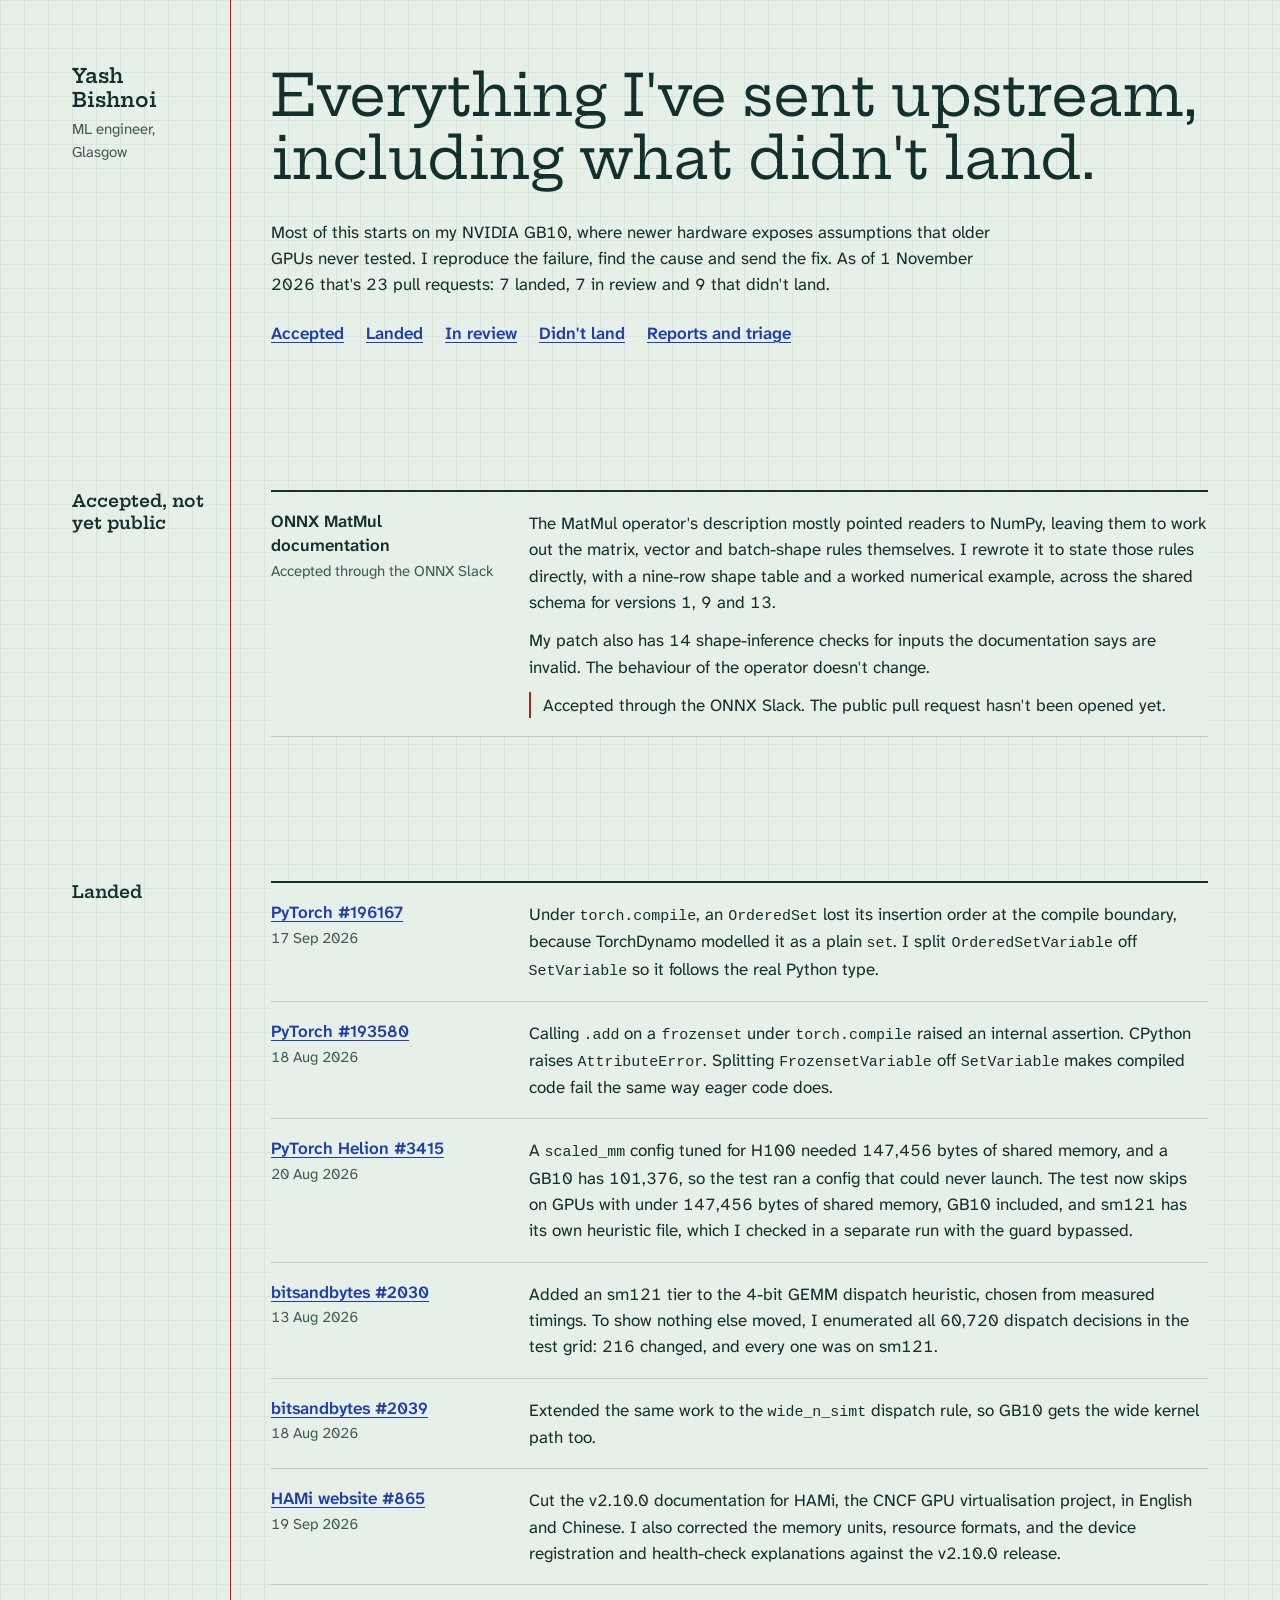
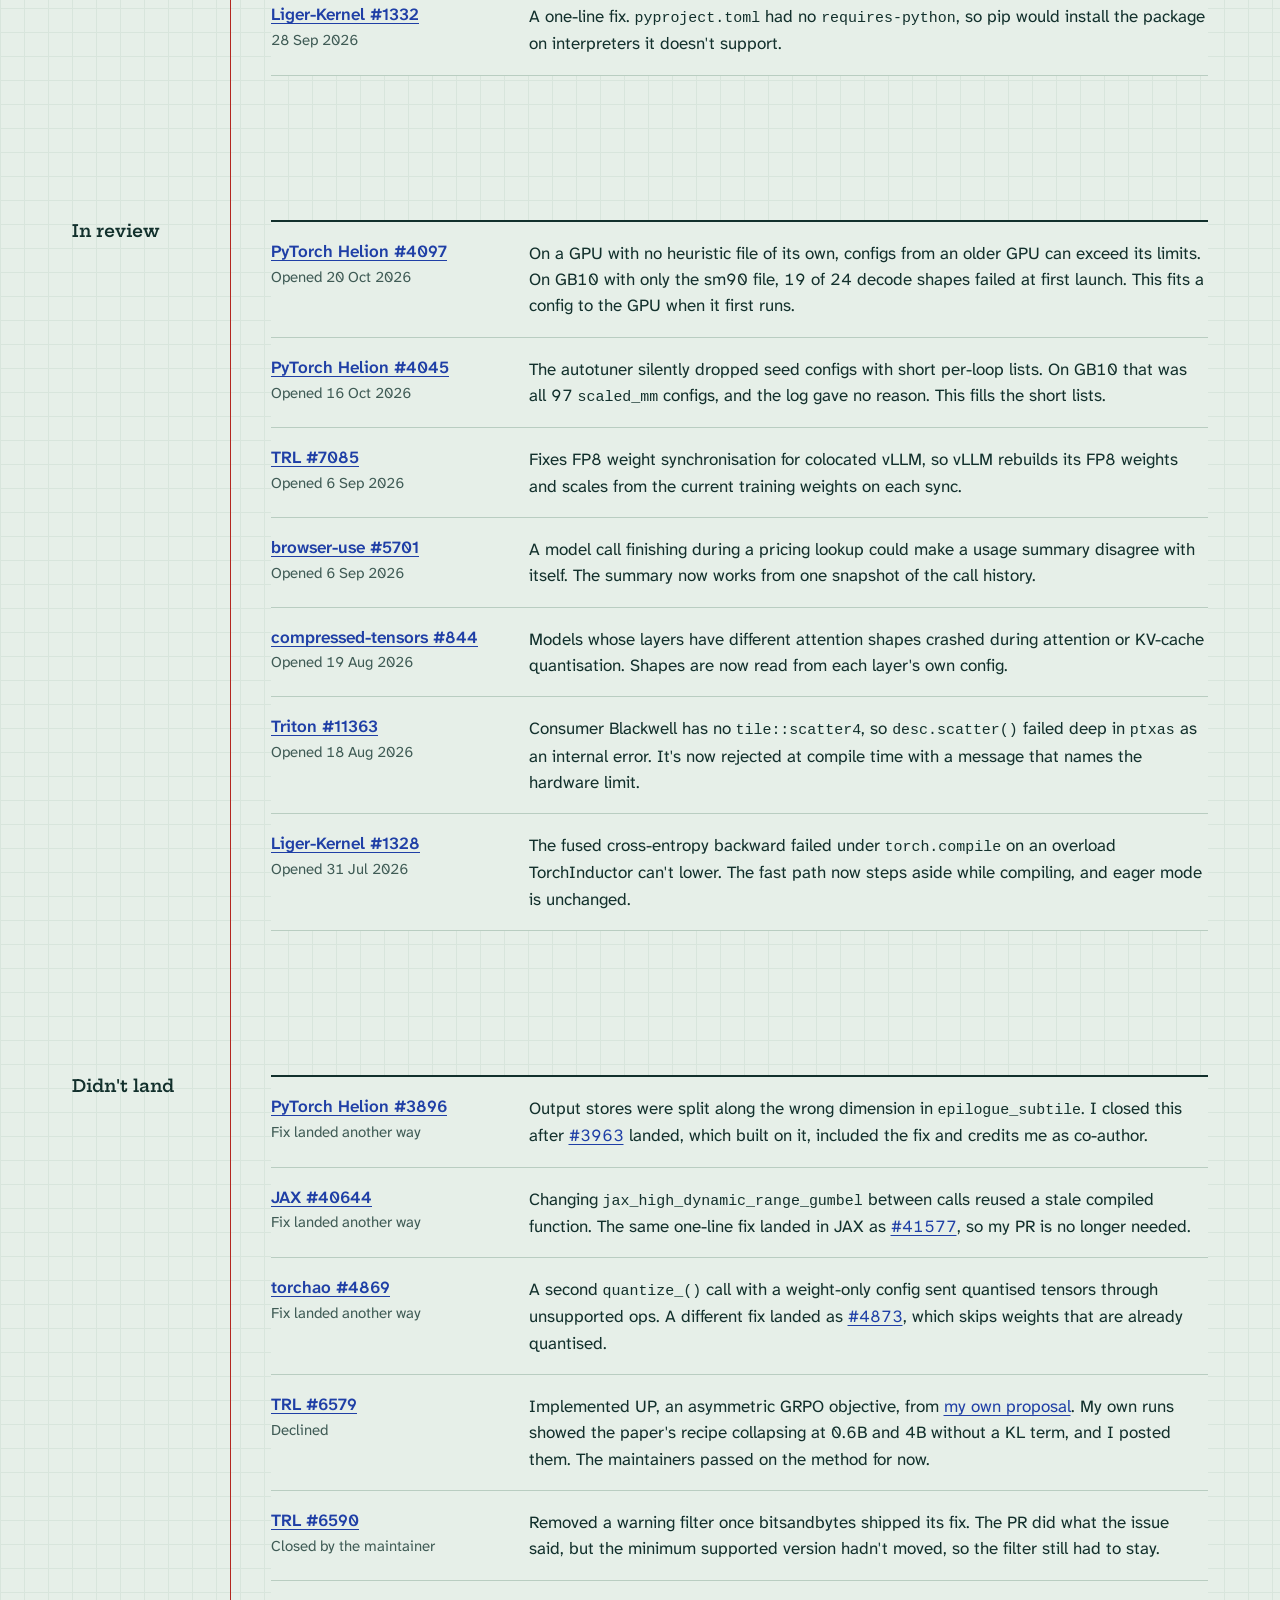
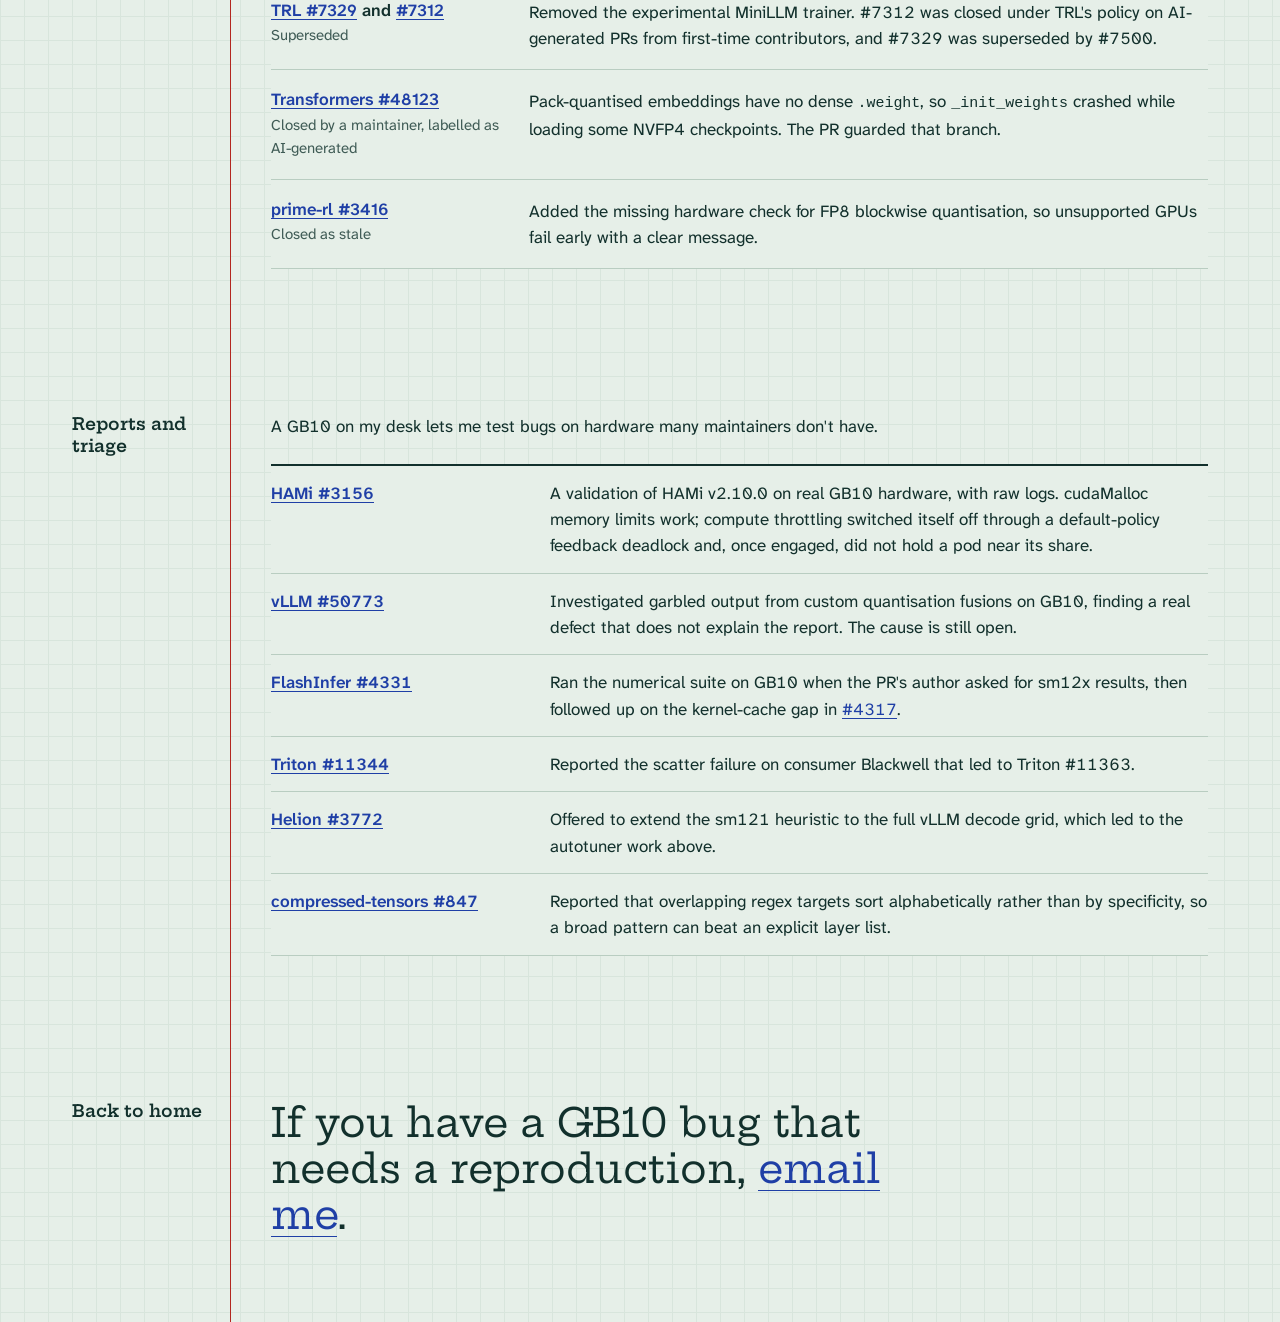
==== contributions.html @ e18a3829 "Publish portfolio site Co-Authored-By: Claude Opus 5.5 <noreply@anthropic.com>" ====
<!doctype html>
<html lang="en-GB">
<head>
  <meta charset="utf-8">
  <meta name="viewport" content="width=device-width, initial-scale=1">
  <title>Contributions, Yash Bishnoi</title>
  <meta name="description" content="Every open source contribution by Yash Bishnoi, what each one fixed, and how it turned out, including the pull requests that did not land.">
  <meta property="og:title" content="Contributions, Yash Bishnoi">
  <meta property="og:description" content="What each pull request fixed and how it turned out, including the ones that did not land.">
  <meta property="og:type" content="website">
  <meta property="og:url" content="https://yashb98.github.io/contributions.html">
  <link rel="canonical" href="https://yashb98.github.io/contributions.html">
  <link rel="icon" href="favicon.svg" type="image/svg+xml">
  <link rel="preconnect" href="https://fonts.googleapis.com">
  <link rel="preconnect" href="https://fonts.gstatic.com" crossorigin>
  <link href="https://fonts.googleapis.com/css2?family=Atkinson+Hyperlegible+Next:ital,wght@0,400;0,600;1,400&family=Hepta+Slab:wght@450;600&display=swap" rel="stylesheet">
  <link rel="stylesheet" href="styles.css">
</head>
<body>
  <a class="skip" href="#landed">Skip to landed work</a>

  <header class="band hero">
    <div class="margin">
      <p class="who"><a href="index.html">Yash Bishnoi</a></p>
      <p class="where">ML engineer, Glasgow</p>
    </div>
    <div class="main">
      <h1>Everything I've sent upstream, including what didn't land.</h1>
      <p class="lede page-lede">Most of this starts on my NVIDIA GB10, where newer hardware exposes assumptions that older GPUs never tested. I reproduce the failure, find the cause and send the fix. As of 1 November 2026 that's 23 pull requests: 7 landed, 7 in review and 9 that didn't land.</p>
      <ul class="links">
        <li><a href="#now">Accepted</a></li>
        <li><a href="#landed">Landed</a></li>
        <li><a href="#review">In review</a></li>
        <li><a href="#closed">Didn't land</a></li>
        <li><a href="#reports">Reports and triage</a></li>
      </ul>
    </div>
  </header>

  <main>
    <section class="band" id="now">
      <div class="margin"><h2>Accepted, not yet public</h2></div>
      <div class="main">
        <ol class="contrib">
          <li>
            <div class="contrib-id">
              <h3>ONNX MatMul documentation</h3>
              <p>Accepted through the ONNX Slack</p>
            </div>
            <div class="contrib-body">
              <p>The MatMul operator's description mostly pointed readers to NumPy, leaving them to work out the matrix, vector and batch-shape rules themselves. I rewrote it to state those rules directly, with a nine-row shape table and a worked numerical example, across the shared schema for versions 1, 9 and 13.</p>
              <p>My patch also has 14 shape-inference checks for inputs the documentation says are invalid. The behaviour of the operator doesn't change.</p>
              <p class="contrib-status">Accepted through the ONNX Slack. The public pull request hasn't been opened yet.</p>
            </div>
          </li>
        </ol>
      </div>
    </section>

    <section class="band" id="landed">
      <div class="margin"><h2>Landed</h2></div>
      <div class="main">
        <ol class="contrib">
          <li>
            <div class="contrib-id">
              <h3><a href="https://github.com/pytorch/pytorch/commit/075742a095">PyTorch #196167</a></h3>
              <p><time datetime="2026-09-17">17 Sep 2026</time></p>
            </div>
            <div class="contrib-body">
              <p>Under <code>torch.compile</code>, an <code>OrderedSet</code> lost its insertion order at the compile boundary, because TorchDynamo modelled it as a plain <code>set</code>. I split <code>OrderedSetVariable</code> off <code>SetVariable</code> so it follows the real Python type.</p>
            </div>
          </li>
          <li>
            <div class="contrib-id">
              <h3><a href="https://github.com/pytorch/pytorch/commit/59f3b80152">PyTorch #193580</a></h3>
              <p><time datetime="2026-08-18">18 Aug 2026</time></p>
            </div>
            <div class="contrib-body">
              <p>Calling <code>.add</code> on a <code>frozenset</code> under <code>torch.compile</code> raised an internal assertion. CPython raises <code>AttributeError</code>. Splitting <code>FrozensetVariable</code> off <code>SetVariable</code> makes compiled code fail the same way eager code does.</p>
            </div>
          </li>
          <li>
            <div class="contrib-id">
              <h3><a href="https://github.com/pytorch/helion/pull/3415">PyTorch Helion #3415</a></h3>
              <p><time datetime="2026-08-20">20 Aug 2026</time></p>
            </div>
            <div class="contrib-body">
              <p>A <code>scaled_mm</code> config tuned for H100 needed 147,456 bytes of shared memory, and a GB10 has 101,376, so the test ran a config that could never launch. The test now skips on GPUs with under 147,456 bytes of shared memory, GB10 included, and sm121 has its own heuristic file, which I checked in a separate run with the guard bypassed.</p>
            </div>
          </li>
          <li>
            <div class="contrib-id">
              <h3><a href="https://github.com/bitsandbytes-foundation/bitsandbytes/pull/2030">bitsandbytes #2030</a></h3>
              <p><time datetime="2026-08-13">13 Aug 2026</time></p>
            </div>
            <div class="contrib-body">
              <p>Added an sm121 tier to the 4-bit GEMM dispatch heuristic, chosen from measured timings. To show nothing else moved, I enumerated all 60,720 dispatch decisions in the test grid: 216 changed, and every one was on sm121.</p>
            </div>
          </li>
          <li>
            <div class="contrib-id">
              <h3><a href="https://github.com/bitsandbytes-foundation/bitsandbytes/pull/2039">bitsandbytes #2039</a></h3>
              <p><time datetime="2026-08-18">18 Aug 2026</time></p>
            </div>
            <div class="contrib-body">
              <p>Extended the same work to the <code>wide_n_simt</code> dispatch rule, so GB10 gets the wide kernel path too.</p>
            </div>
          </li>
          <li>
            <div class="contrib-id">
              <h3><a href="https://github.com/Project-HAMi/website/pull/865">HAMi website #865</a></h3>
              <p><time datetime="2026-09-19">19 Sep 2026</time></p>
            </div>
            <div class="contrib-body">
              <p>Cut the v2.10.0 documentation for HAMi, the CNCF GPU virtualisation project, in English and Chinese. I also corrected the memory units, resource formats, and the device registration and health-check explanations against the v2.10.0 release.</p>
            </div>
          </li>
          <li>
            <div class="contrib-id">
              <h3><a href="https://github.com/linkedin/Liger-Kernel/pull/1332">Liger-Kernel #1332</a></h3>
              <p><time datetime="2026-09-28">28 Sep 2026</time></p>
            </div>
            <div class="contrib-body">
              <p>A one-line fix. <code>pyproject.toml</code> had no <code>requires-python</code>, so pip would install the package on interpreters it doesn't support.</p>
            </div>
          </li>
        </ol>
      </div>
    </section>

    <section class="band" id="review">
      <div class="margin"><h2>In review</h2></div>
      <div class="main">
        <ol class="contrib">
          <li>
            <div class="contrib-id">
              <h3><a href="https://github.com/pytorch/helion/pull/4097">PyTorch Helion #4097</a></h3>
              <p>Opened 20 Oct 2026</p>
            </div>
            <div class="contrib-body">
              <p>On a GPU with no heuristic file of its own, configs from an older GPU can exceed its limits. On GB10 with only the sm90 file, 19 of 24 decode shapes failed at first launch. This fits a config to the GPU when it first runs.</p>
            </div>
          </li>
          <li>
            <div class="contrib-id">
              <h3><a href="https://github.com/pytorch/helion/pull/4045">PyTorch Helion #4045</a></h3>
              <p>Opened 16 Oct 2026</p>
            </div>
            <div class="contrib-body">
              <p>The autotuner silently dropped seed configs with short per-loop lists. On GB10 that was all 97 <code>scaled_mm</code> configs, and the log gave no reason. This fills the short lists.</p>
            </div>
          </li>
          <li>
            <div class="contrib-id">
              <h3><a href="https://github.com/huggingface/trl/pull/7085">TRL #7085</a></h3>
              <p>Opened 6 Sep 2026</p>
            </div>
            <div class="contrib-body">
              <p>Fixes FP8 weight synchronisation for colocated vLLM, so vLLM rebuilds its FP8 weights and scales from the current training weights on each sync.</p>
            </div>
          </li>
          <li>
            <div class="contrib-id">
              <h3><a href="https://github.com/browser-use/browser-use/pull/5701">browser-use #5701</a></h3>
              <p>Opened 6 Sep 2026</p>
            </div>
            <div class="contrib-body">
              <p>A model call finishing during a pricing lookup could make a usage summary disagree with itself. The summary now works from one snapshot of the call history.</p>
            </div>
          </li>
          <li>
            <div class="contrib-id">
              <h3><a href="https://github.com/vllm-project/compressed-tensors/pull/844">compressed-tensors #844</a></h3>
              <p>Opened 19 Aug 2026</p>
            </div>
            <div class="contrib-body">
              <p>Models whose layers have different attention shapes crashed during attention or KV-cache quantisation. Shapes are now read from each layer's own config.</p>
            </div>
          </li>
          <li>
            <div class="contrib-id">
              <h3><a href="https://github.com/triton-lang/triton/pull/11363">Triton #11363</a></h3>
              <p>Opened 18 Aug 2026</p>
            </div>
            <div class="contrib-body">
              <p>Consumer Blackwell has no <code>tile::scatter4</code>, so <code>desc.scatter()</code> failed deep in <code>ptxas</code> as an internal error. It's now rejected at compile time with a message that names the hardware limit.</p>
            </div>
          </li>
          <li>
            <div class="contrib-id">
              <h3><a href="https://github.com/linkedin/Liger-Kernel/pull/1328">Liger-Kernel #1328</a></h3>
              <p>Opened 31 Jul 2026</p>
            </div>
            <div class="contrib-body">
              <p>The fused cross-entropy backward failed under <code>torch.compile</code> on an overload TorchInductor can't lower. The fast path now steps aside while compiling, and eager mode is unchanged.</p>
            </div>
          </li>
        </ol>
      </div>
    </section>

    <section class="band" id="closed">
      <div class="margin"><h2>Didn't land</h2></div>
      <div class="main">
        <ol class="contrib">
          <li>
            <div class="contrib-id">
              <h3><a href="https://github.com/pytorch/helion/pull/3896">PyTorch Helion #3896</a></h3>
              <p>Fix landed another way</p>
            </div>
            <div class="contrib-body">
              <p>Output stores were split along the wrong dimension in <code>epilogue_subtile</code>. I closed this after <a href="https://github.com/pytorch/helion/pull/3963">#3963</a> landed, which built on it, included the fix and credits me as co-author.</p>
            </div>
          </li>
          <li>
            <div class="contrib-id">
              <h3><a href="https://github.com/jax-ml/jax/pull/40644">JAX #40644</a></h3>
              <p>Fix landed another way</p>
            </div>
            <div class="contrib-body">
              <p>Changing <code>jax_high_dynamic_range_gumbel</code> between calls reused a stale compiled function. The same one-line fix landed in JAX as <a href="https://github.com/jax-ml/jax/pull/41577">#41577</a>, so my PR is no longer needed.</p>
            </div>
          </li>
          <li>
            <div class="contrib-id">
              <h3><a href="https://github.com/pytorch/ao/pull/4869">torchao #4869</a></h3>
              <p>Fix landed another way</p>
            </div>
            <div class="contrib-body">
              <p>A second <code>quantize_()</code> call with a weight-only config sent quantised tensors through unsupported ops. A different fix landed as <a href="https://github.com/pytorch/ao/pull/4873">#4873</a>, which skips weights that are already quantised.</p>
            </div>
          </li>
          <li>
            <div class="contrib-id">
              <h3><a href="https://github.com/huggingface/trl/pull/6579">TRL #6579</a></h3>
              <p>Declined</p>
            </div>
            <div class="contrib-body">
              <p>Implemented UP, an asymmetric GRPO objective, from <a href="https://github.com/huggingface/trl/issues/6407">my own proposal</a>. My own runs showed the paper's recipe collapsing at 0.6B and 4B without a KL term, and I posted them. The maintainers passed on the method for now.</p>
            </div>
          </li>
          <li>
            <div class="contrib-id">
              <h3><a href="https://github.com/huggingface/trl/pull/6590">TRL #6590</a></h3>
              <p>Closed by the maintainer</p>
            </div>
            <div class="contrib-body">
              <p>Removed a warning filter once bitsandbytes shipped its fix. The PR did what the issue said, but the minimum supported version hadn't moved, so the filter still had to stay.</p>
            </div>
          </li>
          <li>
            <div class="contrib-id">
              <h3><a href="https://github.com/huggingface/trl/pull/7329">TRL #7329</a> and <a href="https://github.com/huggingface/trl/pull/7312">#7312</a></h3>
              <p>Superseded</p>
            </div>
            <div class="contrib-body">
              <p>Removed the experimental MiniLLM trainer. #7312 was closed under TRL's policy on AI-generated PRs from first-time contributors, and #7329 was superseded by #7500.</p>
            </div>
          </li>
          <li>
            <div class="contrib-id">
              <h3><a href="https://github.com/huggingface/transformers/pull/48123">Transformers #48123</a></h3>
              <p>Closed by a maintainer, labelled as AI-generated</p>
            </div>
            <div class="contrib-body">
              <p>Pack-quantised embeddings have no dense <code>.weight</code>, so <code>_init_weights</code> crashed while loading some NVFP4 checkpoints. The PR guarded that branch.</p>
            </div>
          </li>
          <li>
            <div class="contrib-id">
              <h3><a href="https://github.com/PrimeIntellect-ai/prime-rl/pull/3416">prime-rl #3416</a></h3>
              <p>Closed as stale</p>
            </div>
            <div class="contrib-body">
              <p>Added the missing hardware check for FP8 blockwise quantisation, so unsupported GPUs fail early with a clear message.</p>
            </div>
          </li>
        </ol>
      </div>
    </section>

    <section class="band" id="reports">
      <div class="margin"><h2>Reports and triage</h2></div>
      <div class="main">
        <p class="lede">A GB10 on my desk lets me test bugs on hardware many maintainers don't have.</p>
        <dl class="builds reports">
          <div>
            <dt><a href="https://github.com/Project-HAMi/HAMi/issues/3156">HAMi #3156</a></dt>
            <dd>A validation of HAMi v2.10.0 on real GB10 hardware, with raw logs. cudaMalloc memory limits work; compute throttling switched itself off through a default-policy feedback deadlock and, once engaged, did not hold a pod near its share.</dd>
          </div>
          <div>
            <dt><a href="https://github.com/vllm-project/vllm/issues/50773">vLLM #50773</a></dt>
            <dd>Investigated garbled output from custom quantisation fusions on GB10, finding a real defect that does not explain the report. The cause is still open.</dd>
          </div>
          <div>
            <dt><a href="https://github.com/flashinfer-ai/flashinfer/pull/4331">FlashInfer #4331</a></dt>
            <dd>Ran the numerical suite on GB10 when the PR's author asked for sm12x results, then followed up on the kernel-cache gap in <a href="https://github.com/flashinfer-ai/flashinfer/issues/4317">#4317</a>.</dd>
          </div>
          <div>
            <dt><a href="https://github.com/triton-lang/triton/issues/11344">Triton #11344</a></dt>
            <dd>Reported the scatter failure on consumer Blackwell that led to Triton #11363.</dd>
          </div>
          <div>
            <dt><a href="https://github.com/pytorch/helion/issues/3772">Helion #3772</a></dt>
            <dd>Offered to extend the sm121 heuristic to the full vLLM decode grid, which led to the autotuner work above.</dd>
          </div>
          <div>
            <dt><a href="https://github.com/vllm-project/compressed-tensors/issues/847">compressed-tensors #847</a></dt>
            <dd>Reported that overlapping regex targets sort alphabetically rather than by specificity, so a broad pattern can beat an explicit layer list.</dd>
          </div>
        </dl>
      </div>
    </section>
  </main>

  <footer class="band">
    <div class="margin"><h2><a href="index.html">Back to home</a></h2></div>
    <div class="main">
      <p class="closing">If you have a GB10 bug that needs a reproduction, <a href="mailto:bishnoiyash274@gmail.com">email me</a>.</p>
    </div>
  </footer>
</body>
</html>
---- styles.css ----
/* Engineering pad: green quadrille paper, ink, and a red-and-blue pencil. */
:root {
  color-scheme: light;
  --paper: #e6efe8;
  --square: #d8e5dc;
  --rule: #b9cdc1;
  --ink: #12302c;
  --ink-soft: #3f5b55;
  --blue: #2e55c9;
  --blue-text: #1f3fa6;
  --red: #b3261e;
  --sheet: 1200px;
  --margin: 190px;
  --gutter: 40px;
  --square-size: 24px;
  --display: "Hepta Slab", Rockwell, Georgia, serif;
  --body: "Atkinson Hyperlegible Next", "Atkinson Hyperlegible", Verdana, sans-serif;
}

*, *::before, *::after { box-sizing: border-box; }

html { -webkit-text-size-adjust: 100%; scroll-behavior: smooth; }

body {
  margin: 0;
  color: var(--ink);
  background-color: var(--paper);
  background-image:
    linear-gradient(var(--square) 1px, transparent 1px),
    linear-gradient(90deg, var(--square) 1px, transparent 1px);
  background-size: var(--square-size) var(--square-size);
  font: 400 1.0625rem/1.55 var(--body);
  font-variant-numeric: tabular-nums;
}

h1, h2, h3, p, ul, ol, dl, dd, figure { margin: 0; padding: 0; }
ul, ol { list-style: none; }
i { font-style: normal; }

a { color: var(--blue-text); text-underline-offset: 0.18em; text-decoration-thickness: 1px; }
a:hover { text-decoration-thickness: 2px; }
:focus-visible { outline: 3px solid var(--blue); outline-offset: 2px; }

code { font-family: ui-monospace, SFMono-Regular, Menlo, monospace; font-size: 0.88em; }

.skip {
  position: absolute;
  left: 16px;
  top: -60px;
  padding: 8px 12px;
  background: var(--ink);
  color: var(--paper);
}
.skip:focus { top: 12px; }

/* The sheet: a margin column and a main column split by the red rule. */
.band {
  display: grid;
  grid-template-columns: var(--margin) minmax(0, 1fr);
  max-width: var(--sheet);
  margin: 0 auto;
}
.margin { padding: 72px 24px 0 32px; }
.main {
  min-width: 0;
  padding: 72px 32px 72px var(--gutter);
  border-left: 1.5px solid var(--red);
}
.hero .margin, .hero .main { padding-top: 64px; }

h1 {
  max-width: 25ch;
  font: 450 clamp(2.125rem, 4.7vw, 3.6rem)/1.1 var(--display);
  text-wrap: balance;
  letter-spacing: -0.015em;
}
h2 { font: 600 1.0625rem/1.3 var(--display); }
h3 { font: 600 1.1875rem/1.3 var(--display); }

.who { font: 600 1.25rem/1.2 var(--display); }
.where { margin-top: 6px; color: var(--ink-soft); font-size: 0.9375rem; }

.hero-body {
  display: grid;
  grid-template-columns: minmax(0, 1fr) minmax(0, 380px);
  gap: 48px;
  align-items: start;
  margin-top: 44px;
}
.hero-body p + p { margin-top: 0.8em; }

.links {
  display: flex;
  flex-wrap: wrap;
  gap: 8px 22px;
  margin-top: 22px;
  font-weight: 600;
}

/* Parity readout */
.parity { background: var(--paper); border-top: 2px solid var(--ink); }
.parity figcaption { padding: 10px 0 8px; font-weight: 600; }
.parity dl > div {
  display: flex;
  justify-content: space-between;
  gap: 16px;
  padding: 7px 0;
  border-top: 1px solid var(--rule);
}
.parity dt { color: var(--ink-soft); }
.parity dd { text-align: right; }
.parity .zero { padding: 10px 0; border-top-color: var(--ink); }
.parity .zero dt { align-self: center; color: var(--ink); font-weight: 600; }
.parity .zero dd { font: 600 1.875rem/1 var(--display); }
.parity p { padding-top: 8px; border-top: 1px solid var(--rule); color: var(--ink-soft); font-size: 0.9375rem; }

/* Results */
.lede { max-width: 66ch; }
.key {
  display: flex;
  flex-wrap: wrap;
  gap: 6px 28px;
  margin: 20px 0 28px;
  color: var(--ink-soft);
  font-size: 0.9375rem;
}
.key li { display: flex; align-items: center; gap: 9px; }
.key .fp-pt { position: static; transform: none; flex: none; }

.fp {
  --cols: minmax(0, 1fr) minmax(0, 1.5fr) 3.7em minmax(0, 1.5fr) 3.7em;
  margin-inline: -14px;
  padding: 0 14px;
  background: var(--paper);
  border-top: 2px solid var(--ink);
  border-bottom: 2px solid var(--ink);
}
.fp-head, .fp-row > summary {
  display: grid;
  grid-template-columns: var(--cols);
  column-gap: 14px;
  align-items: center;
}
.fp-head { padding-top: 12px; }
.fp-axis { position: relative; display: block; height: 3.3em; font-size: 0.875rem; color: var(--ink-soft); }
.fp-axis b { display: block; color: var(--ink); font-weight: 600; }
.fp-tick { position: absolute; bottom: 4px; transform: translateX(-50%); }

.fp-row { border-top: 1px solid var(--rule); }
.fp-row > summary { min-height: 58px; padding: 8px 0; cursor: pointer; list-style: none; }
.fp-row > summary::-webkit-details-marker { display: none; }
.fp-row > summary:hover .fp-name { text-decoration: underline; text-decoration-thickness: 1px; text-underline-offset: 0.18em; }
.fp-row[open] > summary .fp-name::before { transform: rotate(90deg); }

.fp-name { position: relative; display: block; padding-left: 16px; font-weight: 600; line-height: 1.3; }
.fp-head .fp-name { padding: 0; }
.fp-row .fp-name::before {
  content: "";
  position: absolute;
  left: 1px;
  top: 0.38em;
  border-left: 7px solid var(--ink-soft);
  border-block: 4.5px solid transparent;
  transition: transform 120ms ease-out;
}
.fp-name small { display: block; color: var(--ink-soft); font-size: 0.875rem; font-weight: 400; }
.fp-val { text-align: right; }

.fp-plot { position: relative; display: block; align-self: stretch; min-height: 42px; }
.fp-plot::before {
  content: "";
  position: absolute;
  left: var(--zero);
  top: -9px;
  bottom: -9px;
  width: 1px;
  background: var(--ink);
}
.fp-ci {
  position: absolute;
  top: 50%;
  height: 2px;
  margin-top: -1px;
  background: var(--blue);
  transition: left 800ms cubic-bezier(.2, .7, .2, 1) var(--delay, 0ms), width 800ms cubic-bezier(.2, .7, .2, 1) var(--delay, 0ms);
}
.fp-ci.null { background: var(--red); }
.fp-pt {
  position: absolute;
  top: 50%;
  display: block;
  width: 9px;
  height: 9px;
  background: var(--blue);
  box-shadow: 0 0 0 1px var(--paper);
  transform: translate(-50%, -50%);
  transition: left 800ms cubic-bezier(.2, .7, .2, 1) var(--delay, 0ms);
}
.fp-pt.null { border: 2px solid var(--red); border-radius: 50%; background: var(--paper); }

/* Pulled back to zero by script.js until the chart scrolls into view. */
.fp.waiting .fp-ci { left: var(--zero) !important; width: 0 !important; }
.fp.waiting .fp-pt { left: var(--zero) !important; }

.fp-note { max-width: 66ch; padding: 0 0 16px 16px; }
.fp-source { margin-top: 6px; color: var(--ink-soft); font-size: 0.9375rem; }

.fp-table { margin-top: 14px; font-size: 0.9375rem; }
.fp-table > summary { cursor: pointer; font-weight: 600; }
.fp-table-scroll { margin-top: 10px; overflow-x: auto; background: var(--paper); }
.fp-table table { width: 100%; min-width: 760px; border-collapse: collapse; }
.fp-table th, .fp-table td { padding: 7px 12px 7px 0; border-bottom: 1px solid var(--rule); text-align: left; vertical-align: top; }
.fp-table thead th { border-bottom: 2px solid var(--ink); }
.fp-table tbody th { font-weight: 600; }

.offaxis { display: grid; grid-template-columns: repeat(2, minmax(0, 1fr)); gap: 40px; margin-top: 44px; }
.offaxis article { padding-top: 12px; background: var(--paper); border-top: 2px solid var(--red); }
.offaxis p { margin-top: 8px; }

.more { max-width: 66ch; margin-top: 32px; }

/* Upstream */
.ledger { border-top: 2px solid var(--ink); background: var(--paper); }
.ledger li {
  display: grid;
  grid-template-columns: minmax(0, 15em) minmax(0, 1fr) 6.2em;
  gap: 8px 24px;
  padding: 14px 0;
  border-bottom: 1px solid var(--rule);
}
.ledger.now li { grid-template-columns: minmax(0, 15em) minmax(0, 1fr); }
.ledger h3 { font: 600 1.0625rem/1.4 var(--body); }
.ledger time { color: var(--ink-soft); font-size: 0.9375rem; text-align: right; }
.more a { white-space: nowrap; }

.prose h3 { max-width: 30ch; font: 450 1.75rem/1.2 var(--display); }
.prose p { max-width: 66ch; margin-top: 14px; }

.builds { background: var(--paper); border-top: 2px solid var(--ink); }
.builds > div {
  display: grid;
  grid-template-columns: minmax(0, 15em) minmax(0, 1fr);
  gap: 4px 24px;
  padding: 14px 0;
  border-bottom: 1px solid var(--rule);
}
.builds dt { font-weight: 600; }
.builds dd { max-width: 60ch; }

.timeline { background: var(--paper); border-top: 2px solid var(--ink); }
.timeline li {
  display: grid;
  grid-template-columns: minmax(0, 11em) minmax(0, 1fr);
  gap: 2px 24px;
  padding: 9px 0;
  border-bottom: 1px solid var(--rule);
}
.timeline .when { color: var(--ink-soft); }

footer.band .main { padding-bottom: 96px; }
.closing { max-width: 22ch; font: 450 clamp(1.75rem, 3.6vw, 2.5rem)/1.15 var(--display); }

@media (max-width: 1040px) {
  :root { --margin: 150px; --gutter: 28px; }
  .margin { padding-left: 20px; }
  .hero-body { grid-template-columns: minmax(0, 1fr); gap: 36px; }
  .parity { max-width: 460px; }
  .fp { --cols: minmax(0, 1fr) 3.9em minmax(0, 1fr) 3.9em; }
  .fp-head .fp-name { display: none; }
  .fp-row > summary { row-gap: 2px; }
  .fp-row .fp-name { grid-column: 1 / -1; }
  .fp-plot { min-height: 34px; }
  .fp-plot::before { top: 0; }
}

@media (max-width: 720px) {
  .band { display: block; }
  .margin { padding: 44px 16px 12px; }
  .main { padding: 0 16px 28px; border-left: 0; }
  .hero .margin { padding-top: 28px; border-bottom: 1.5px solid var(--red); padding-bottom: 14px; }
  .hero .main { padding-top: 24px; }
  h2 { font-size: 1.375rem; }
  .fp { --cols: minmax(0, 1fr) minmax(0, 1fr); margin-inline: 0; padding-inline: 10px; }
  .fp-head .fp-val { display: none; }
  .fp-axis { height: 3.1em; font-size: 0.8125rem; }
  .fp-row .fp-val { display: none; }
  .fp-head, .fp-row > summary { column-gap: 20px; }
  .fp-plot { min-height: 30px; }
  .fp-plot::before { top: 0; bottom: -8px; }
  .offaxis { grid-template-columns: minmax(0, 1fr); gap: 28px; }
  .ledger li, .builds > div, .timeline li { grid-template-columns: minmax(0, 1fr); }
  .ledger time { text-align: left; }
}

@media (prefers-reduced-motion: reduce) {
  html { scroll-behavior: auto; }
  .fp-ci, .fp-pt, .fp-row .fp-name::before { transition: none; }
}

@media (forced-colors: active) {
  .fp-pt, .fp-ci, .fp-seed, .fp-plot::before, .meter-row i, .meter-limit { forced-color-adjust: none; }
  .seg button[aria-pressed="true"], .seg-toggle[aria-pressed="true"] { forced-color-adjust: none; background: Highlight; color: HighlightText; }
  .fix-tabs button[aria-selected="true"] { border-bottom-color: Highlight; }
}

@media print {
  body { background: none; }
  .links, .fp-table > summary { break-inside: avoid; }
}

/* Contributions page */
.who a, footer h2 a { color: inherit; text-decoration: none; }
.who a:hover, footer h2 a:hover { text-decoration: underline; text-decoration-thickness: 1px; text-underline-offset: 0.18em; }
.page-lede { margin-top: 28px; }

.contrib { background: var(--paper); border-top: 2px solid var(--ink); }
.contrib > li {
  display: grid;
  grid-template-columns: minmax(0, 13.5em) minmax(0, 1fr);
  gap: 6px 28px;
  padding: 18px 0;
  border-bottom: 1px solid var(--rule);
}
.contrib h3 { font: 600 1.0625rem/1.4 var(--body); }
.contrib-id p { margin-top: 2px; color: var(--ink-soft); font-size: 0.9375rem; }
.contrib-body { max-width: 62ch; }
.contrib-body p + p { margin-top: 0.7em; }
.contrib-body .contrib-status { padding-left: 12px; border-left: 2px solid var(--red); }
.reports { margin-top: 24px; }

@media (max-width: 720px) {
  .contrib > li { grid-template-columns: minmax(0, 1fr); }
}

/* Hero portrait and actions */
.hero-top { display: grid; grid-template-columns: minmax(0, 1fr) 240px; gap: 40px; align-items: start; }
.portrait {
  display: block;
  width: 100%;
  height: auto;
  padding: 7px;
  background: #fff;
  box-shadow: 0 1px 0 var(--rule), 2px 3px 0 var(--rule);
  transform: rotate(1.2deg);
}
.actions { display: flex; flex-wrap: wrap; gap: 10px; margin-top: 22px; }
.actions a {
  display: inline-block;
  padding: 8px 14px;
  border: 1.5px solid var(--ink);
  background: var(--paper);
  color: var(--ink);
  font-weight: 600;
  text-decoration: none;
}
.actions a:hover { background: var(--square); }
.actions a.primary { background: var(--ink); color: var(--paper); }
.actions a.primary:hover { background: var(--blue-text); border-color: var(--blue-text); }
.closing + .actions { margin-top: 26px; }

/* Experiment explorer */
.fp-tools { display: flex; flex-wrap: wrap; align-items: center; gap: 10px 14px; margin-bottom: 18px; }
.fp-tools[hidden] { display: none; }
.seg { display: inline-flex; }
.seg button, .seg-toggle {
  min-height: 38px;
  padding: 6px 12px;
  border: 1.5px solid var(--ink);
  background: var(--paper);
  color: var(--ink);
  font: 600 0.9375rem/1.2 var(--body);
  cursor: pointer;
}
.seg button + button { border-left-width: 0; }
.seg button:hover, .seg-toggle:hover { background: var(--square); }
.seg button[aria-pressed="true"], .seg-toggle[aria-pressed="true"] { background: var(--ink); color: var(--paper); }
.fp-count { color: var(--ink-soft); font-size: 0.9375rem; }

.fp-seed {
  position: absolute;
  top: 50%;
  display: none;
  width: 2px;
  height: 16px;
  margin: -8px 0 0 -1px;
  background: var(--ink);
}
.show-seeds .fp-seed { display: block; }
.show-seeds .fp-pt { opacity: 0.45; }
.fp-row[hidden] { display: none; }
.fp[data-corpus="english"] .cell-code, .fp[data-corpus="code"] .cell-english { display: none; }
.fp[data-corpus="english"], .fp[data-corpus="code"] { --cols: minmax(0, 1fr) minmax(0, 3fr) 3.7em; }
.fp-note .fp-source + .fp-source { margin-top: 0; }

/* GB10 walkthrough */
.fix { margin-top: 22px; background: var(--paper); border-top: 2px solid var(--ink); border-bottom: 2px solid var(--ink); }
.fix-tabs { display: flex; flex-wrap: wrap; border-bottom: 1px solid var(--rule); }
.fix-tabs[hidden] { display: none; }
.fix-tabs button {
  flex: 1 1 auto;
  min-height: 44px;
  padding: 8px 14px;
  border: 0;
  border-bottom: 3px solid transparent;
  background: none;
  color: var(--ink-soft);
  font: 600 1rem/1.2 var(--body);
  cursor: pointer;
}
.fix-tabs button:hover { color: var(--ink); }
.fix-tabs button[aria-selected="true"] { border-bottom-color: var(--red); color: var(--ink); }
.fix-panel { padding: 20px 0 24px; }
.fix-panel + .fix-panel { border-top: 1px solid var(--rule); }
.stepping .fix-panel + .fix-panel { border-top: 0; }
.fix-panel[hidden] { display: none; }
.fix-panel h3 { font: 450 1.625rem/1.2 var(--display); }
.fix-panel p { max-width: 66ch; margin-top: 12px; }
.fix-panel pre {
  margin: 16px 0 0;
  padding: 12px 14px;
  overflow-x: auto;
  background: var(--ink);
  color: var(--paper);
}
.fix-panel pre code { font-size: 0.875rem; line-height: 1.5; }

.meter { position: relative; max-width: 620px; margin-top: 18px; padding: 30px 0 4px; }
.meter-limit { position: absolute; top: 0; bottom: 0; width: 2px; background: var(--red); }
.meter-limit span { position: absolute; top: 0; right: 8px; color: var(--ink-soft); font-size: 0.875rem; white-space: nowrap; }
.meter-row { position: relative; height: 24px; background: var(--square); }
.meter-row i { position: absolute; left: 0; top: 0; bottom: 0; background: var(--blue); }
.meter-row span { position: absolute; left: 8px; top: 2px; z-index: 1; color: var(--paper); font-weight: 600; font-size: 0.875rem; }
.meter-row b { position: absolute; left: 8px; top: 30px; font-weight: 400; color: var(--ink-soft); font-size: 0.875rem; }
.meter { padding-bottom: 28px; }

.fix-stats { display: grid; grid-template-columns: repeat(3, minmax(0, 1fr)); gap: 18px; margin-top: 14px; }
.fix-stats dt { color: var(--ink-soft); font-size: 0.9375rem; }
.fix-stats dd { font: 450 1.625rem/1.2 var(--display); }

/* Call form */
.call-form { display: grid; gap: 16px; max-width: 34rem; }
.call-form label { display: grid; gap: 5px; font-weight: 600; }
.call-form input, .call-form textarea {
  width: 100%;
  padding: 9px 10px;
  border: 1.5px solid var(--ink);
  background: #fff;
  color: var(--ink);
  font: 400 1rem/1.4 var(--body);
}
.call-form button {
  justify-self: start;
  min-height: 42px;
  padding: 8px 16px;
  border: 0;
  background: var(--ink);
  color: var(--paper);
  font: 600 1rem/1.2 var(--body);
  cursor: pointer;
}
.call-form button:hover { background: var(--blue-text); }

/* Articles */
.article { font-size: 1.0625rem; }
.article > * { max-width: 68ch; }
.article h2 { margin-top: 1.8em; font: 600 1.5rem/1.25 var(--display); }
.article h3 { margin-top: 1.5em; font: 600 1.1875rem/1.3 var(--display); }
.article p, .article ul, .article ol { margin-top: 0.9em; }
.article ul, .article ol { padding-left: 1.3em; }
.article ul { list-style: disc; }
.article ol { list-style: decimal; }
.article pre { max-width: 100%; margin: 1.1em 0 0; padding: 12px 14px; overflow-x: auto; background: var(--ink); color: var(--paper); }
.article pre code { font-size: 0.875rem; }
.article img { display: block; max-width: 100%; height: auto; margin-top: 1.2em; background: #fff; }

@media (max-width: 1040px) {
  .hero-top { grid-template-columns: minmax(0, 1fr) 190px; gap: 24px; }
  .fp[data-corpus="english"], .fp[data-corpus="code"] { --cols: minmax(0, 1fr) 3.9em; }
}

@media (max-width: 720px) {
  .hero-top { grid-template-columns: minmax(0, 1fr); }
  .portrait { grid-row: 1; width: 170px; }
  .fp[data-corpus="english"], .fp[data-corpus="code"] { --cols: minmax(0, 1fr); }
  .fix-stats { grid-template-columns: minmax(0, 1fr); gap: 10px; }
  .fix-tabs button { flex: 1 1 45%; }
}
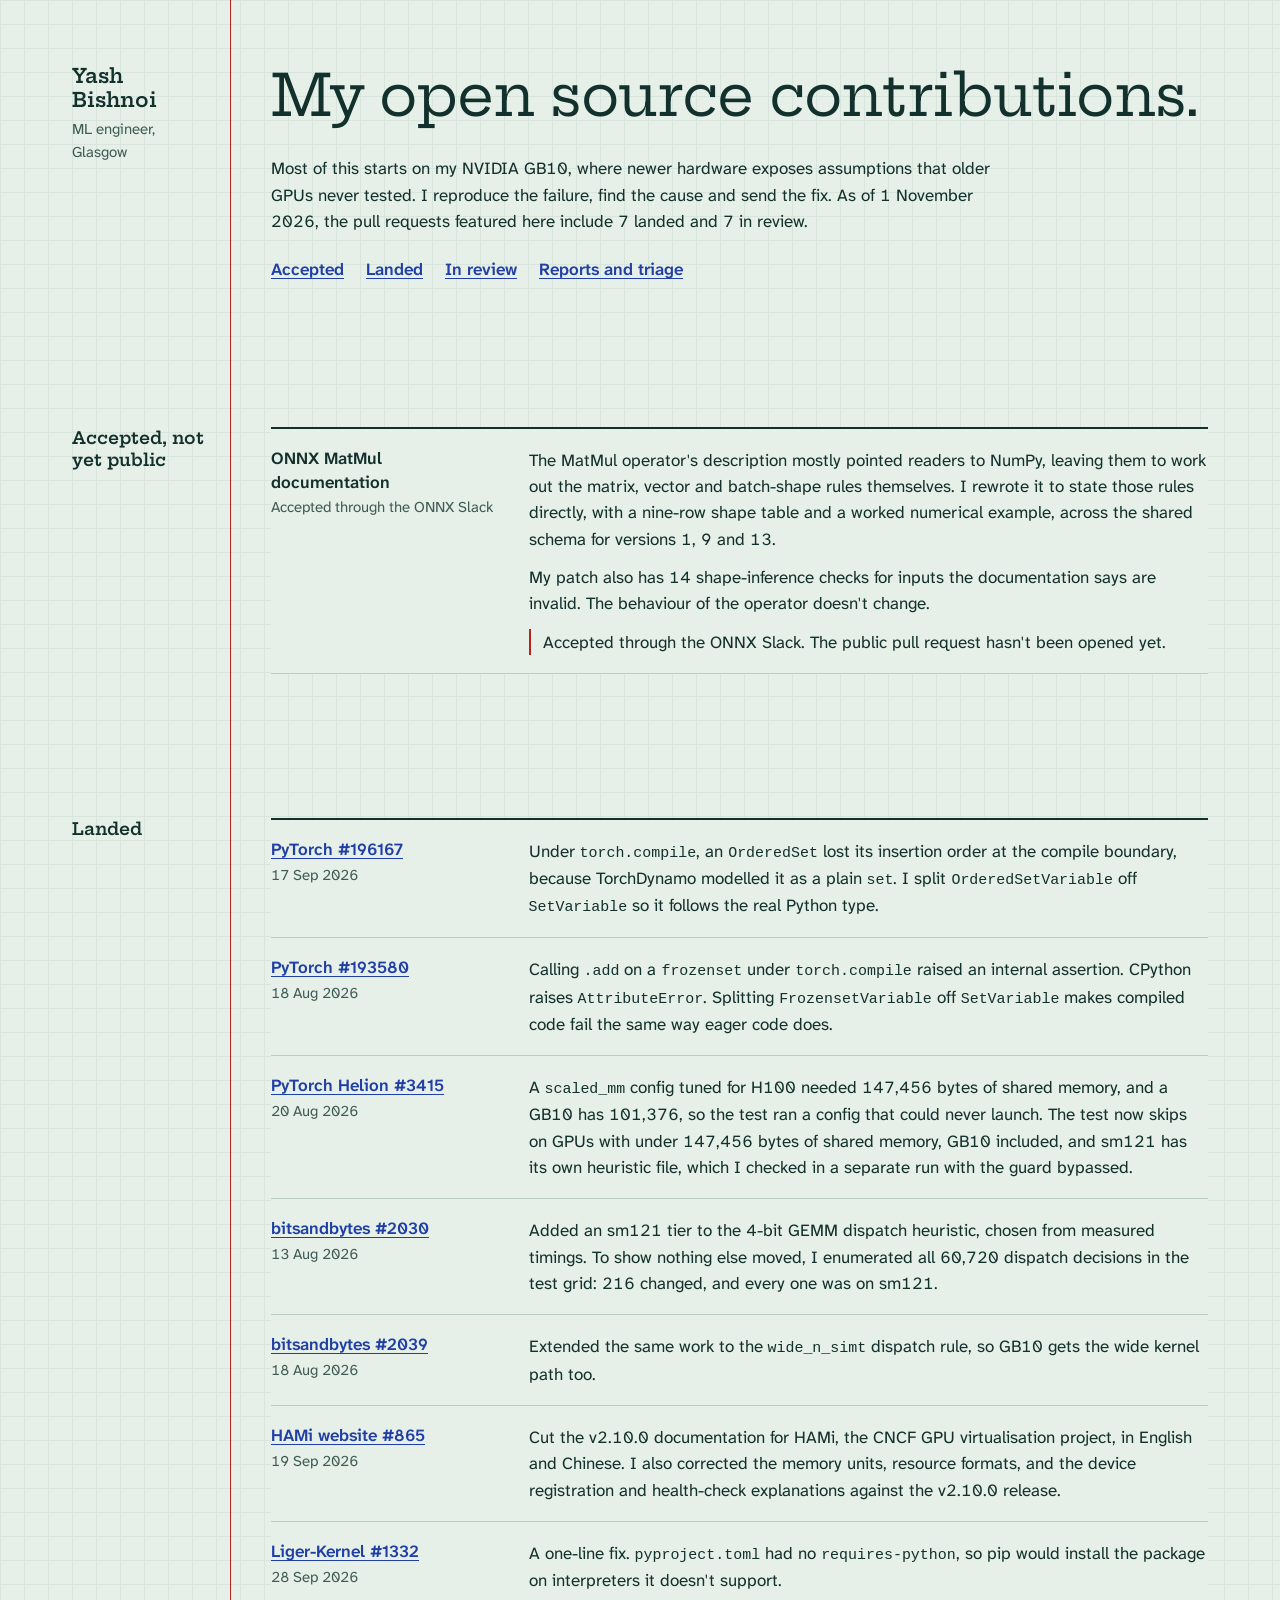
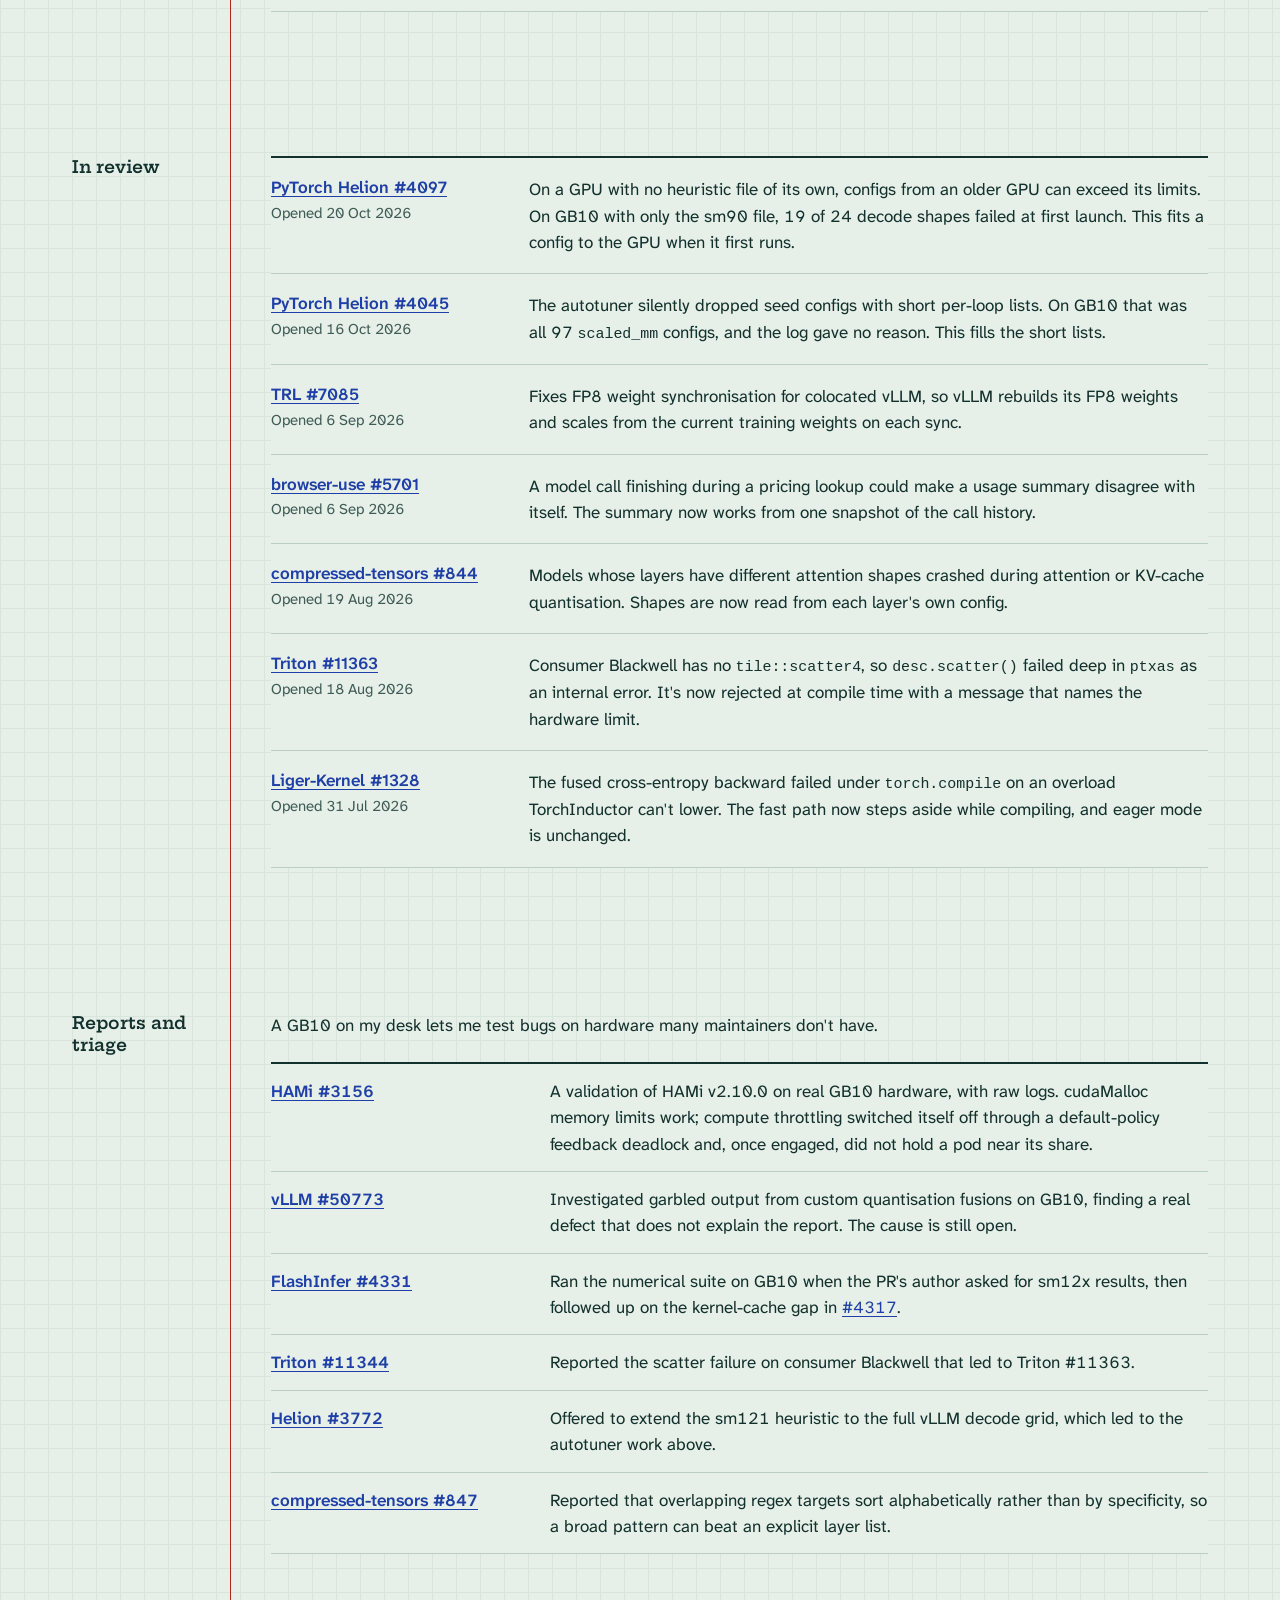
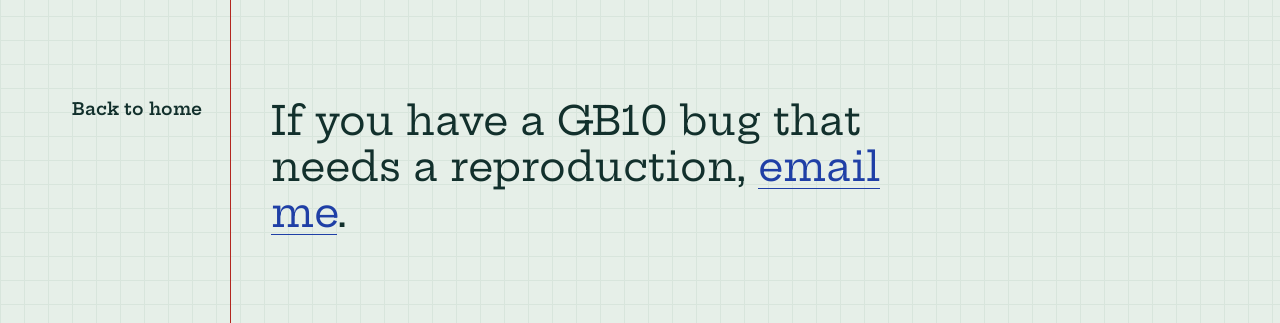
==== commit 7bd55a4e: "Revise contributions page and remove closed sectionRemove did not land category from portfolio Updat" ====
--- a/contributions.html
+++ b/contributions.html
@@ -4,9 +4,9 @@
   <meta charset="utf-8">
   <meta name="viewport" content="width=device-width, initial-scale=1">
   <title>Contributions, Yash Bishnoi</title>
-  <meta name="description" content="Every open source contribution by Yash Bishnoi, what each one fixed, and how it turned out, including the pull requests that did not land.">
+  <meta name="description" content="Open source contributions by Yash Bishnoi, including landed pull requests, work in review, and reports and triage.">
   <meta property="og:title" content="Contributions, Yash Bishnoi">
-  <meta property="og:description" content="What each pull request fixed and how it turned out, including the ones that did not land.">
+  <meta property="og:description" content="Landed pull requests, work in review, and reports and triage.">
   <meta property="og:type" content="website">
   <meta property="og:url" content="https://yashb98.github.io/contributions.html">
   <link rel="canonical" href="https://yashb98.github.io/contributions.html">
@@ -25,13 +25,12 @@
       <p class="where">ML engineer, Glasgow</p>
     </div>
     <div class="main">
-      <h1>Everything I've sent upstream, including what didn't land.</h1>
-      <p class="lede page-lede">Most of this starts on my NVIDIA GB10, where newer hardware exposes assumptions that older GPUs never tested. I reproduce the failure, find the cause and send the fix. As of 1 November 2026 that's 23 pull requests: 7 landed, 7 in review and 9 that didn't land.</p>
+      <h1>My open source contributions.</h1>
+      <p class="lede page-lede">Most of this starts on my NVIDIA GB10, where newer hardware exposes assumptions that older GPUs never tested. I reproduce the failure, find the cause and send the fix. As of 1 November 2026, the pull requests featured here include 7 landed and 7 in review.</p>
       <ul class="links">
         <li><a href="#now">Accepted</a></li>
         <li><a href="#landed">Landed</a></li>
         <li><a href="#review">In review</a></li>
-        <li><a href="#closed">Didn't land</a></li>
         <li><a href="#reports">Reports and triage</a></li>
       </ul>
     </div>
@@ -193,86 +192,6 @@
             </div>
             <div class="contrib-body">
               <p>The fused cross-entropy backward failed under <code>torch.compile</code> on an overload TorchInductor can't lower. The fast path now steps aside while compiling, and eager mode is unchanged.</p>
-            </div>
-          </li>
-        </ol>
-      </div>
-    </section>
-
-    <section class="band" id="closed">
-      <div class="margin"><h2>Didn't land</h2></div>
-      <div class="main">
-        <ol class="contrib">
-          <li>
-            <div class="contrib-id">
-              <h3><a href="https://github.com/pytorch/helion/pull/3896">PyTorch Helion #3896</a></h3>
-              <p>Fix landed another way</p>
-            </div>
-            <div class="contrib-body">
-              <p>Output stores were split along the wrong dimension in <code>epilogue_subtile</code>. I closed this after <a href="https://github.com/pytorch/helion/pull/3963">#3963</a> landed, which built on it, included the fix and credits me as co-author.</p>
-            </div>
-          </li>
-          <li>
-            <div class="contrib-id">
-              <h3><a href="https://github.com/jax-ml/jax/pull/40644">JAX #40644</a></h3>
-              <p>Fix landed another way</p>
-            </div>
-            <div class="contrib-body">
-              <p>Changing <code>jax_high_dynamic_range_gumbel</code> between calls reused a stale compiled function. The same one-line fix landed in JAX as <a href="https://github.com/jax-ml/jax/pull/41577">#41577</a>, so my PR is no longer needed.</p>
-            </div>
-          </li>
-          <li>
-            <div class="contrib-id">
-              <h3><a href="https://github.com/pytorch/ao/pull/4869">torchao #4869</a></h3>
-              <p>Fix landed another way</p>
-            </div>
-            <div class="contrib-body">
-              <p>A second <code>quantize_()</code> call with a weight-only config sent quantised tensors through unsupported ops. A different fix landed as <a href="https://github.com/pytorch/ao/pull/4873">#4873</a>, which skips weights that are already quantised.</p>
-            </div>
-          </li>
-          <li>
-            <div class="contrib-id">
-              <h3><a href="https://github.com/huggingface/trl/pull/6579">TRL #6579</a></h3>
-              <p>Declined</p>
-            </div>
-            <div class="contrib-body">
-              <p>Implemented UP, an asymmetric GRPO objective, from <a href="https://github.com/huggingface/trl/issues/6407">my own proposal</a>. My own runs showed the paper's recipe collapsing at 0.6B and 4B without a KL term, and I posted them. The maintainers passed on the method for now.</p>
-            </div>
-          </li>
-          <li>
-            <div class="contrib-id">
-              <h3><a href="https://github.com/huggingface/trl/pull/6590">TRL #6590</a></h3>
-              <p>Closed by the maintainer</p>
-            </div>
-            <div class="contrib-body">
-              <p>Removed a warning filter once bitsandbytes shipped its fix. The PR did what the issue said, but the minimum supported version hadn't moved, so the filter still had to stay.</p>
-            </div>
-          </li>
-          <li>
-            <div class="contrib-id">
-              <h3><a href="https://github.com/huggingface/trl/pull/7329">TRL #7329</a> and <a href="https://github.com/huggingface/trl/pull/7312">#7312</a></h3>
-              <p>Superseded</p>
-            </div>
-            <div class="contrib-body">
-              <p>Removed the experimental MiniLLM trainer. #7312 was closed under TRL's policy on AI-generated PRs from first-time contributors, and #7329 was superseded by #7500.</p>
-            </div>
-          </li>
-          <li>
-            <div class="contrib-id">
-              <h3><a href="https://github.com/huggingface/transformers/pull/48123">Transformers #48123</a></h3>
-              <p>Closed by a maintainer, labelled as AI-generated</p>
-            </div>
-            <div class="contrib-body">
-              <p>Pack-quantised embeddings have no dense <code>.weight</code>, so <code>_init_weights</code> crashed while loading some NVFP4 checkpoints. The PR guarded that branch.</p>
-            </div>
-          </li>
-          <li>
-            <div class="contrib-id">
-              <h3><a href="https://github.com/PrimeIntellect-ai/prime-rl/pull/3416">prime-rl #3416</a></h3>
-              <p>Closed as stale</p>
-            </div>
-            <div class="contrib-body">
-              <p>Added the missing hardware check for FP8 blockwise quantisation, so unsupported GPUs fail early with a clear message.</p>
             </div>
           </li>
         </ol>
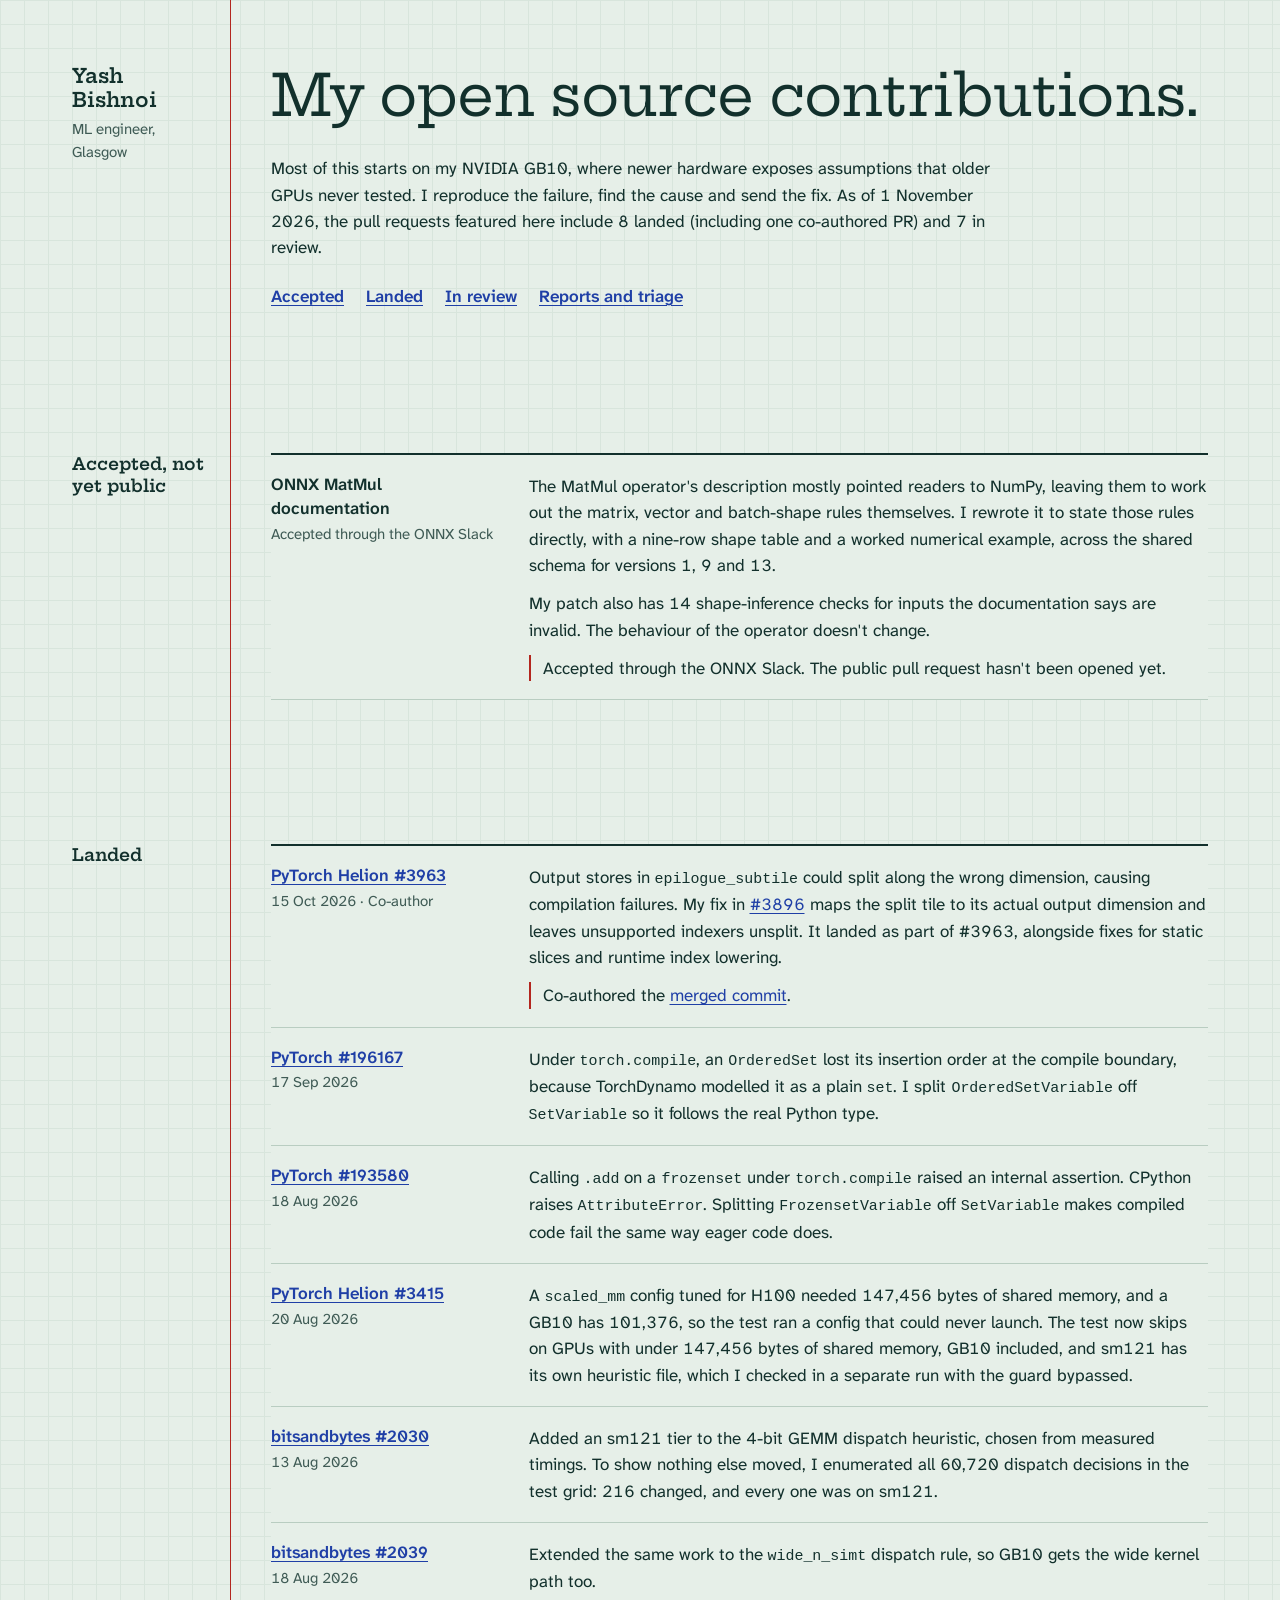
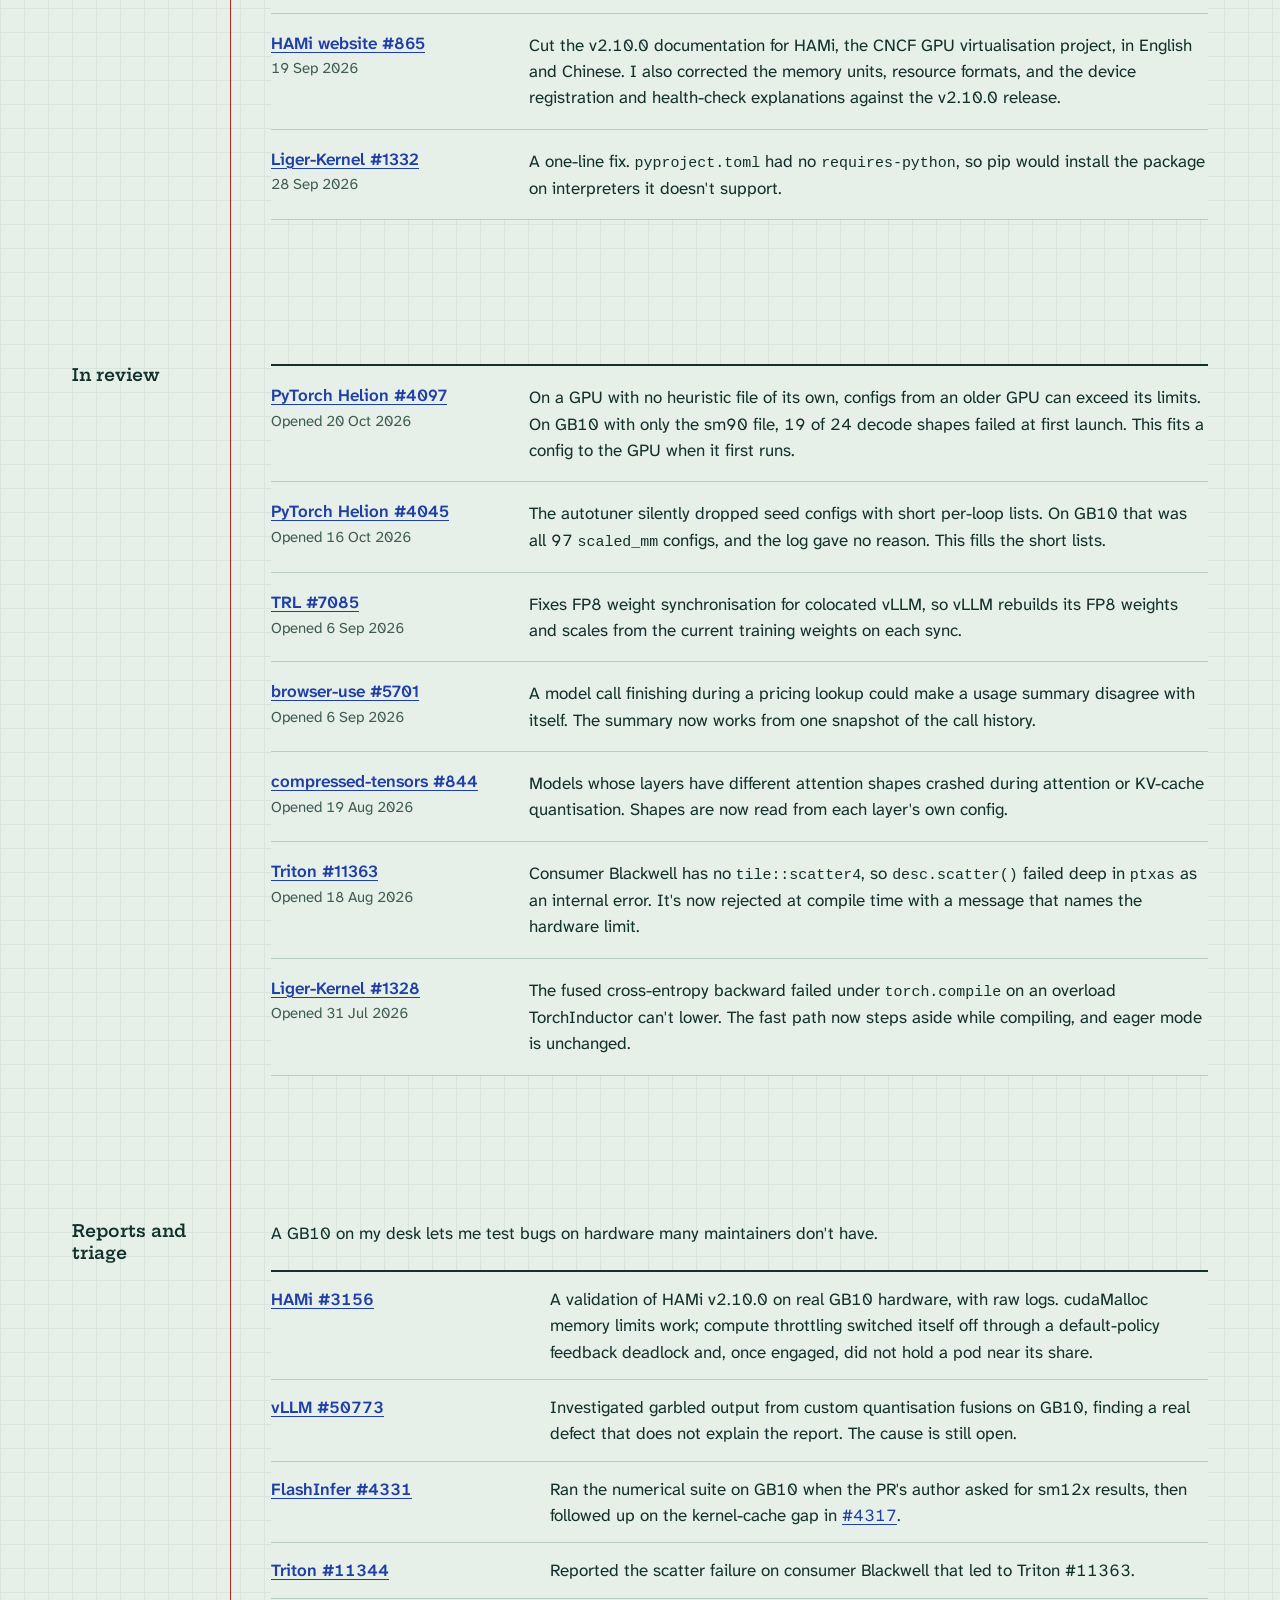
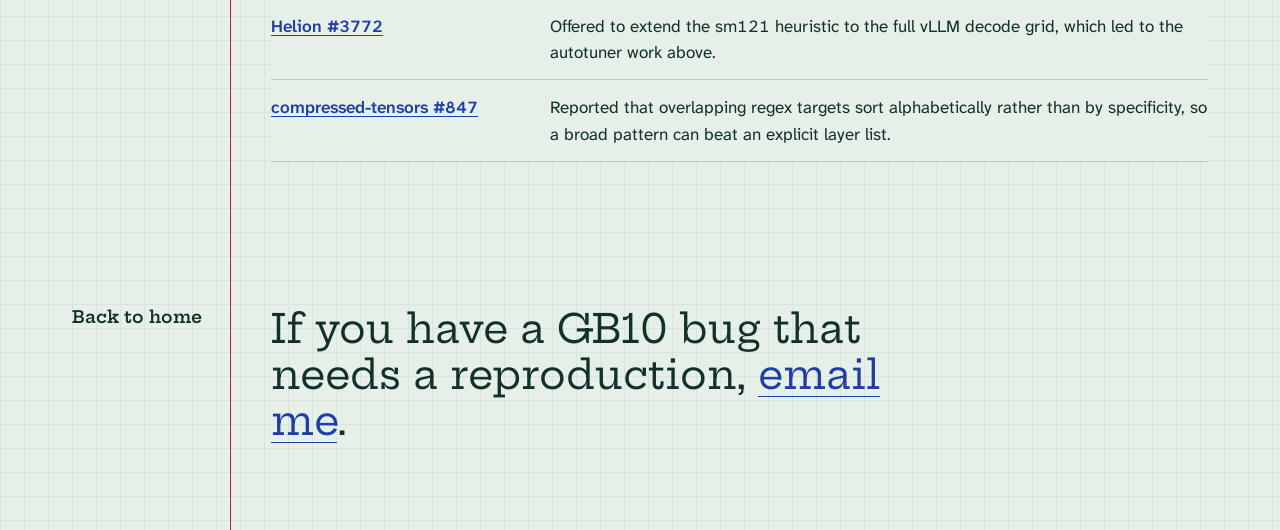
==== commit 419afaac: "Add co-authored Helion PR 3963 to landed contributions Link the merged PR and co-author credit, expl" ====
--- a/contributions.html
+++ b/contributions.html
@@ -26,7 +26,7 @@
     </div>
     <div class="main">
       <h1>My open source contributions.</h1>
-      <p class="lede page-lede">Most of this starts on my NVIDIA GB10, where newer hardware exposes assumptions that older GPUs never tested. I reproduce the failure, find the cause and send the fix. As of 1 November 2026, the pull requests featured here include 7 landed and 7 in review.</p>
+      <p class="lede page-lede">Most of this starts on my NVIDIA GB10, where newer hardware exposes assumptions that older GPUs never tested. I reproduce the failure, find the cause and send the fix. As of 1 November 2026, the pull requests featured here include 8 landed (including one co-authored PR) and 7 in review.</p>
       <ul class="links">
         <li><a href="#now">Accepted</a></li>
         <li><a href="#landed">Landed</a></li>
@@ -62,6 +62,16 @@
         <ol class="contrib">
           <li>
             <div class="contrib-id">
+              <h3><a href="https://github.com/pytorch/helion/pull/3963">PyTorch Helion #3963</a></h3>
+              <p><time datetime="2026-10-15">15 Oct 2026</time> · Co-author</p>
+            </div>
+            <div class="contrib-body">
+              <p>Output stores in <code>epilogue_subtile</code> could split along the wrong dimension, causing compilation failures. My fix in <a href="https://github.com/pytorch/helion/pull/3896">#3896</a> maps the split tile to its actual output dimension and leaves unsupported indexers unsplit. It landed as part of #3963, alongside fixes for static slices and runtime index lowering.</p>
+              <p class="contrib-status">Co-authored the <a href="https://github.com/pytorch/helion/commit/ff1a45cf3eb0106139e44b87223ab60cda191503">merged commit</a>.</p>
+            </div>
+          </li>
+          <li>
+            <div class="contrib-id">
               <h3><a href="https://github.com/pytorch/pytorch/commit/075742a095">PyTorch #196167</a></h3>
               <p><time datetime="2026-09-17">17 Sep 2026</time></p>
             </div>
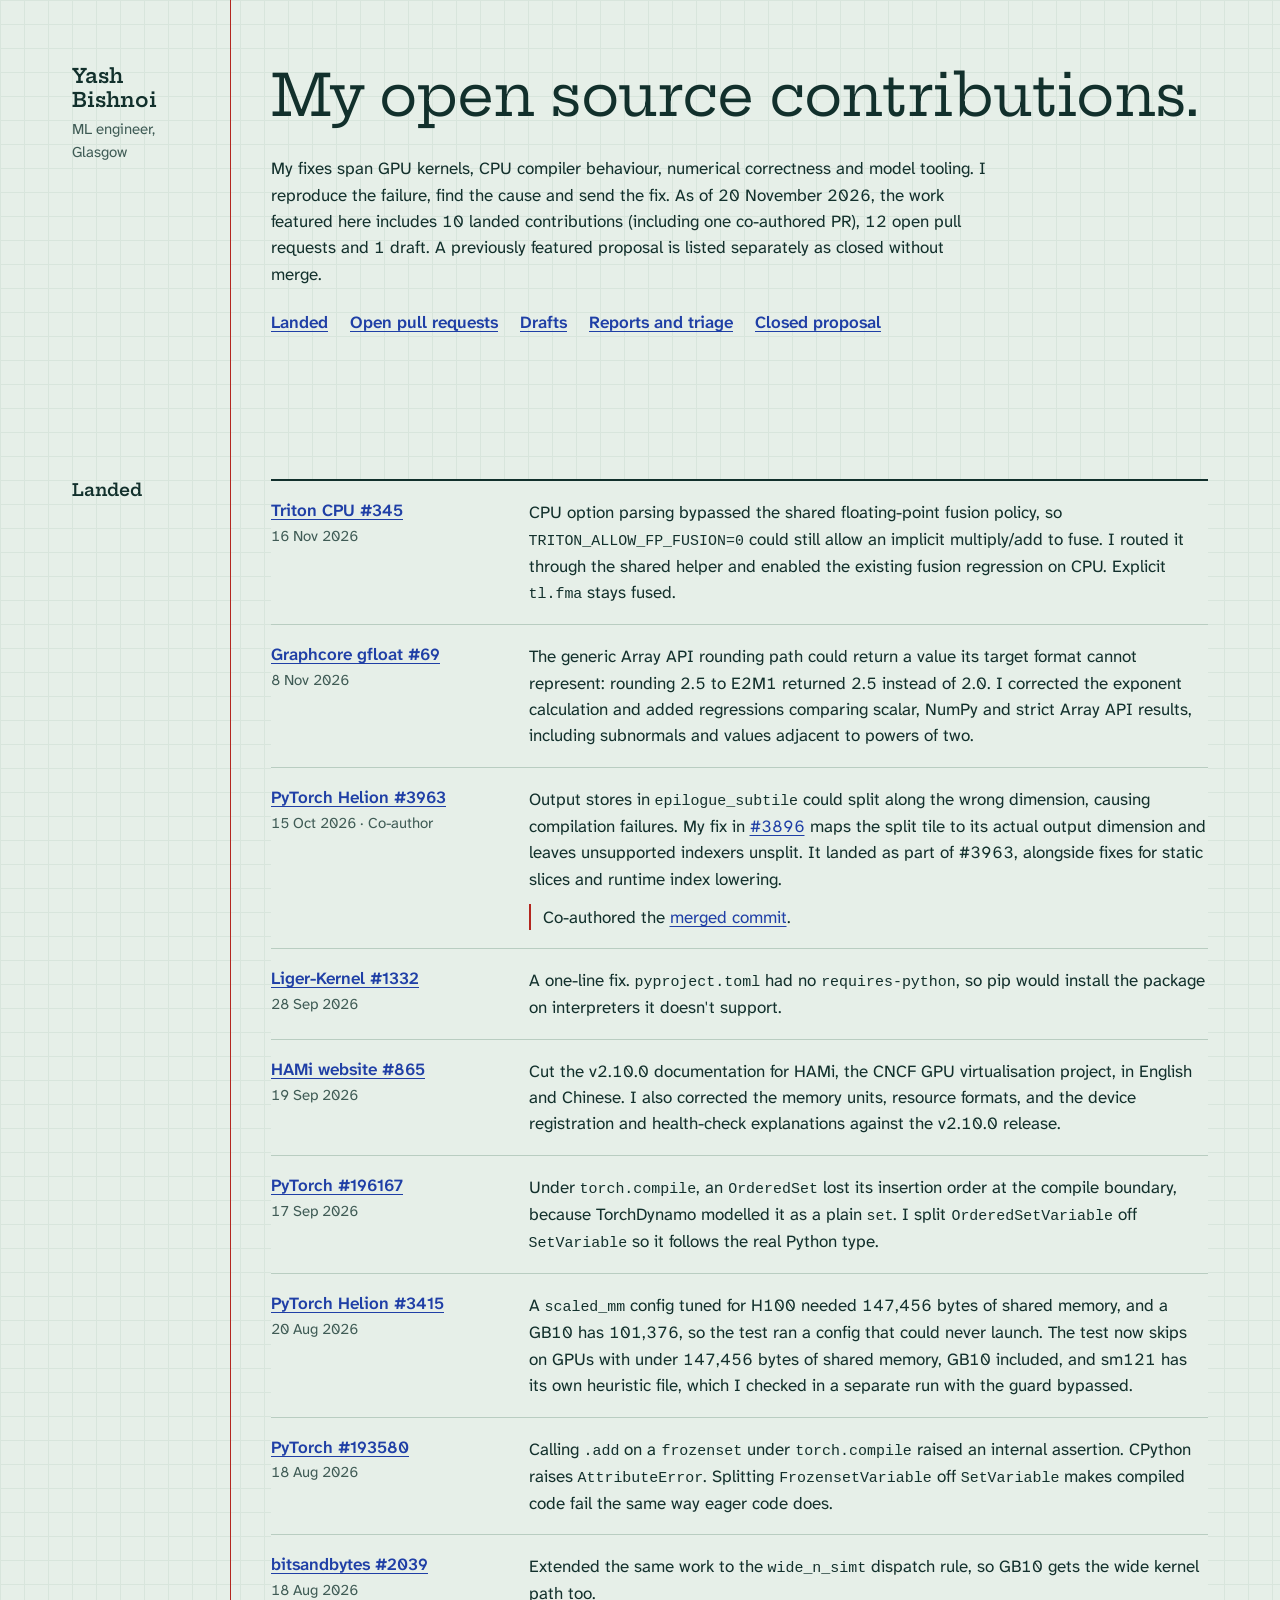
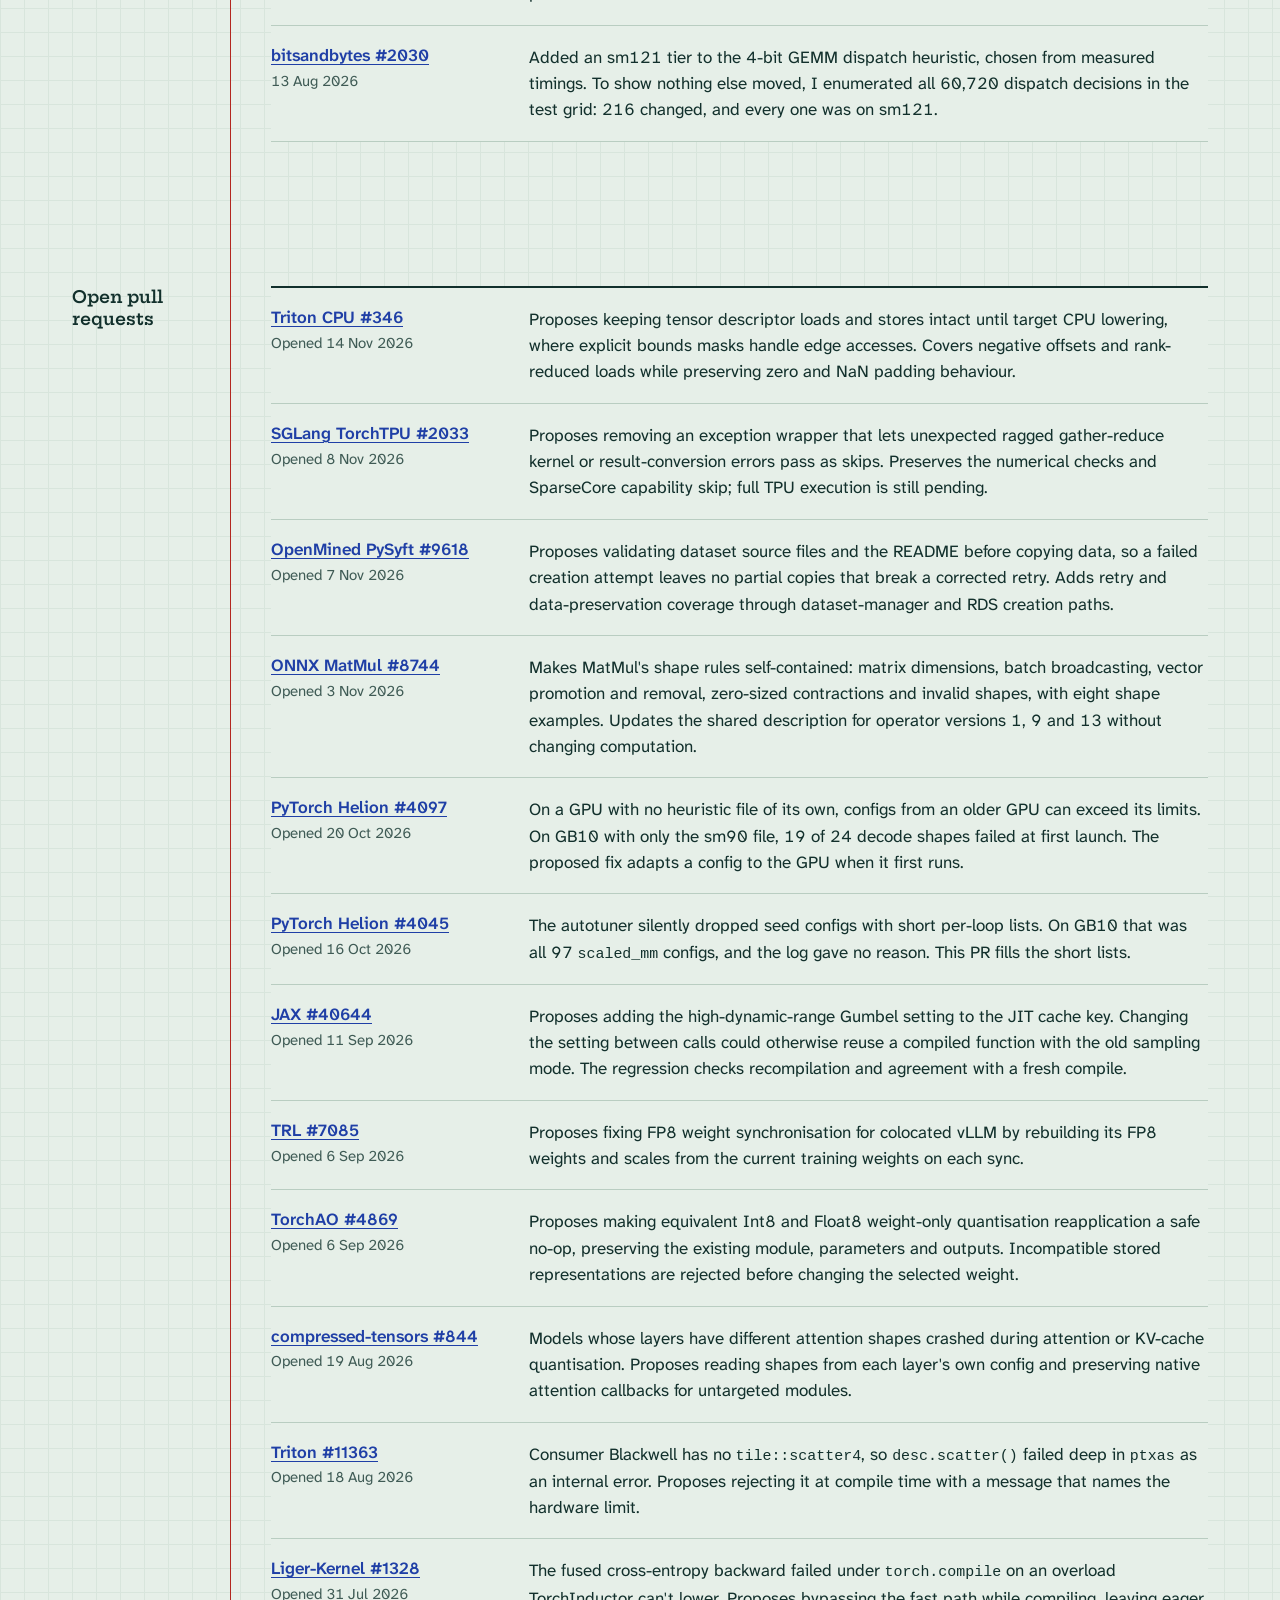
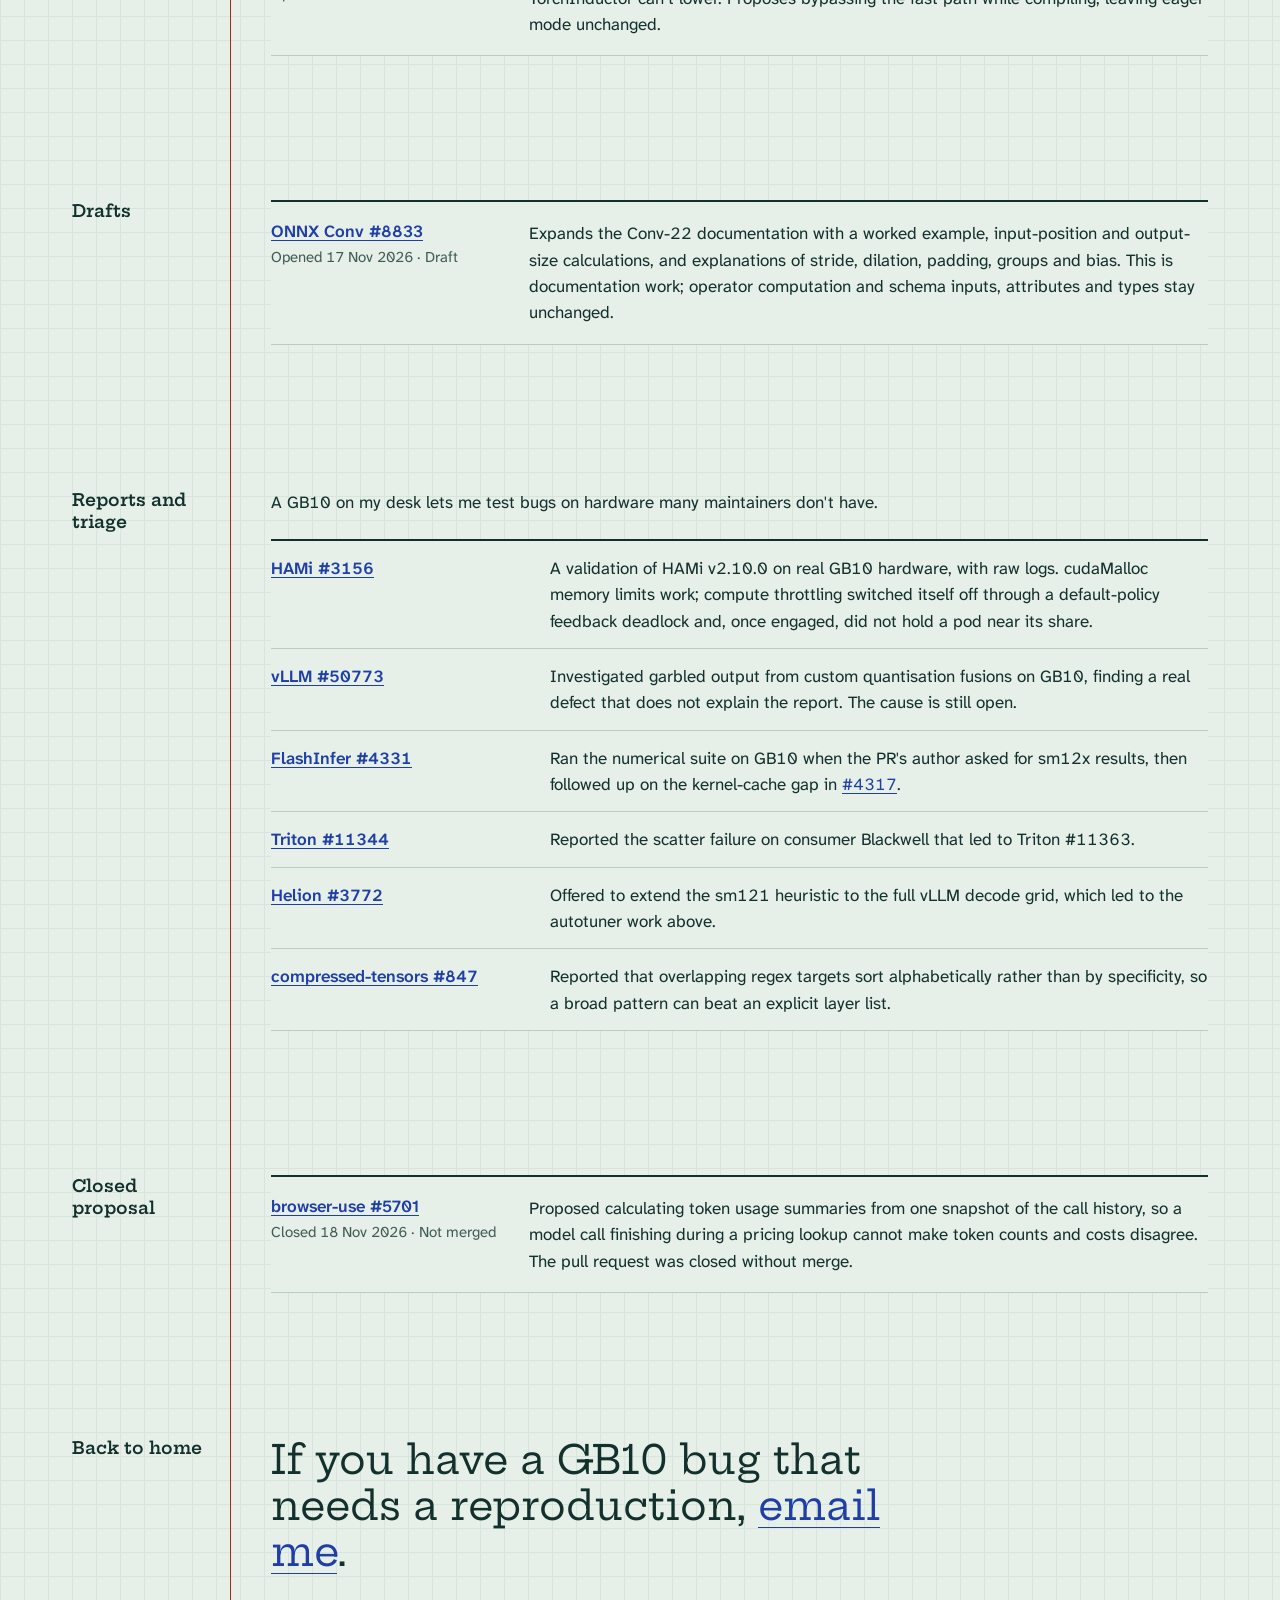
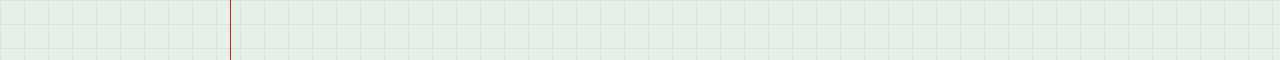
==== commit ce9519d2: "Refresh portfolio contributions and verified pull request statuses" ====
--- a/contributions.html
+++ b/contributions.html
@@ -4,9 +4,9 @@
   <meta charset="utf-8">
   <meta name="viewport" content="width=device-width, initial-scale=1">
   <title>Contributions, Yash Bishnoi</title>
-  <meta name="description" content="Open source contributions by Yash Bishnoi, including landed pull requests, work in review, and reports and triage.">
+  <meta name="description" content="Open source contributions by Yash Bishnoi, including landed fixes, open pull requests, drafts, and hardware testing.">
   <meta property="og:title" content="Contributions, Yash Bishnoi">
-  <meta property="og:description" content="Landed pull requests, work in review, and reports and triage.">
+  <meta property="og:description" content="Landed fixes, open pull requests, drafts, and hardware testing.">
   <meta property="og:type" content="website">
   <meta property="og:url" content="https://yashb98.github.io/contributions.html">
   <link rel="canonical" href="https://yashb98.github.io/contributions.html">
@@ -26,42 +26,42 @@
     </div>
     <div class="main">
       <h1>My open source contributions.</h1>
-      <p class="lede page-lede">Most of this starts on my NVIDIA GB10, where newer hardware exposes assumptions that older GPUs never tested. I reproduce the failure, find the cause and send the fix. As of 1 November 2026, the pull requests featured here include 8 landed (including one co-authored PR) and 7 in review.</p>
+      <p class="lede page-lede">My fixes span GPU kernels, CPU compiler behaviour, numerical correctness and model tooling. I reproduce the failure, find the cause and send the fix. As of <time datetime="2026-11-20">20 November 2026</time>, the work featured here includes 10 landed contributions (including one co-authored PR), 12 open pull requests and 1 draft. A previously featured proposal is listed separately as closed without merge.</p>
       <ul class="links">
-        <li><a href="#now">Accepted</a></li>
         <li><a href="#landed">Landed</a></li>
-        <li><a href="#review">In review</a></li>
+        <li><a href="#review">Open pull requests</a></li>
+        <li><a href="#drafts">Drafts</a></li>
         <li><a href="#reports">Reports and triage</a></li>
+        <li><a href="#closed">Closed proposal</a></li>
       </ul>
     </div>
   </header>
 
   <main>
-    <section class="band" id="now">
-      <div class="margin"><h2>Accepted, not yet public</h2></div>
-      <div class="main">
-        <ol class="contrib">
-          <li>
-            <div class="contrib-id">
-              <h3>ONNX MatMul documentation</h3>
-              <p>Accepted through the ONNX Slack</p>
-            </div>
-            <div class="contrib-body">
-              <p>The MatMul operator's description mostly pointed readers to NumPy, leaving them to work out the matrix, vector and batch-shape rules themselves. I rewrote it to state those rules directly, with a nine-row shape table and a worked numerical example, across the shared schema for versions 1, 9 and 13.</p>
-              <p>My patch also has 14 shape-inference checks for inputs the documentation says are invalid. The behaviour of the operator doesn't change.</p>
-              <p class="contrib-status">Accepted through the ONNX Slack. The public pull request hasn't been opened yet.</p>
-            </div>
-          </li>
-        </ol>
-      </div>
-    </section>
-
     <section class="band" id="landed">
       <div class="margin"><h2>Landed</h2></div>
       <div class="main">
         <ol class="contrib">
           <li>
             <div class="contrib-id">
+              <h3><a href="https://github.com/triton-lang/triton-cpu/pull/345">Triton CPU #345</a></h3>
+              <p><time datetime="2026-11-16">16 Nov 2026</time></p>
+            </div>
+            <div class="contrib-body">
+              <p>CPU option parsing bypassed the shared floating-point fusion policy, so <code>TRITON_ALLOW_FP_FUSION=0</code> could still allow an implicit multiply/add to fuse. I routed it through the shared helper and enabled the existing fusion regression on CPU. Explicit <code>tl.fma</code> stays fused.</p>
+            </div>
+          </li>
+          <li>
+            <div class="contrib-id">
+              <h3><a href="https://github.com/graphcore-research/gfloat/pull/69">Graphcore gfloat #69</a></h3>
+              <p><time datetime="2026-11-08">8 Nov 2026</time></p>
+            </div>
+            <div class="contrib-body">
+              <p>The generic Array API rounding path could return a value its target format cannot represent: rounding 2.5 to E2M1 returned 2.5 instead of 2.0. I corrected the exponent calculation and added regressions comparing scalar, NumPy and strict Array API results, including subnormals and values adjacent to powers of two.</p>
+            </div>
+          </li>
+          <li>
+            <div class="contrib-id">
               <h3><a href="https://github.com/pytorch/helion/pull/3963">PyTorch Helion #3963</a></h3>
               <p><time datetime="2026-10-15">15 Oct 2026</time> · Co-author</p>
             </div>
@@ -72,6 +72,24 @@
           </li>
           <li>
             <div class="contrib-id">
+              <h3><a href="https://github.com/linkedin/Liger-Kernel/pull/1332">Liger-Kernel #1332</a></h3>
+              <p><time datetime="2026-09-28">28 Sep 2026</time></p>
+            </div>
+            <div class="contrib-body">
+              <p>A one-line fix. <code>pyproject.toml</code> had no <code>requires-python</code>, so pip would install the package on interpreters it doesn't support.</p>
+            </div>
+          </li>
+          <li>
+            <div class="contrib-id">
+              <h3><a href="https://github.com/Project-HAMi/website/pull/865">HAMi website #865</a></h3>
+              <p><time datetime="2026-09-19">19 Sep 2026</time></p>
+            </div>
+            <div class="contrib-body">
+              <p>Cut the v2.10.0 documentation for HAMi, the CNCF GPU virtualisation project, in English and Chinese. I also corrected the memory units, resource formats, and the device registration and health-check explanations against the v2.10.0 release.</p>
+            </div>
+          </li>
+          <li>
+            <div class="contrib-id">
               <h3><a href="https://github.com/pytorch/pytorch/commit/075742a095">PyTorch #196167</a></h3>
               <p><time datetime="2026-09-17">17 Sep 2026</time></p>
             </div>
@@ -81,6 +99,15 @@
           </li>
           <li>
             <div class="contrib-id">
+              <h3><a href="https://github.com/pytorch/helion/pull/3415">PyTorch Helion #3415</a></h3>
+              <p><time datetime="2026-08-20">20 Aug 2026</time></p>
+            </div>
+            <div class="contrib-body">
+              <p>A <code>scaled_mm</code> config tuned for H100 needed 147,456 bytes of shared memory, and a GB10 has 101,376, so the test ran a config that could never launch. The test now skips on GPUs with under 147,456 bytes of shared memory, GB10 included, and sm121 has its own heuristic file, which I checked in a separate run with the guard bypassed.</p>
+            </div>
+          </li>
+          <li>
+            <div class="contrib-id">
               <h3><a href="https://github.com/pytorch/pytorch/commit/59f3b80152">PyTorch #193580</a></h3>
               <p><time datetime="2026-08-18">18 Aug 2026</time></p>
             </div>
@@ -90,11 +117,11 @@
           </li>
           <li>
             <div class="contrib-id">
-              <h3><a href="https://github.com/pytorch/helion/pull/3415">PyTorch Helion #3415</a></h3>
-              <p><time datetime="2026-08-20">20 Aug 2026</time></p>
-            </div>
-            <div class="contrib-body">
-              <p>A <code>scaled_mm</code> config tuned for H100 needed 147,456 bytes of shared memory, and a GB10 has 101,376, so the test ran a config that could never launch. The test now skips on GPUs with under 147,456 bytes of shared memory, GB10 included, and sm121 has its own heuristic file, which I checked in a separate run with the guard bypassed.</p>
+              <h3><a href="https://github.com/bitsandbytes-foundation/bitsandbytes/pull/2039">bitsandbytes #2039</a></h3>
+              <p><time datetime="2026-08-18">18 Aug 2026</time></p>
+            </div>
+            <div class="contrib-body">
+              <p>Extended the same work to the <code>wide_n_simt</code> dispatch rule, so GB10 gets the wide kernel path too.</p>
             </div>
           </li>
           <li>
@@ -106,102 +133,137 @@
               <p>Added an sm121 tier to the 4-bit GEMM dispatch heuristic, chosen from measured timings. To show nothing else moved, I enumerated all 60,720 dispatch decisions in the test grid: 216 changed, and every one was on sm121.</p>
             </div>
           </li>
-          <li>
-            <div class="contrib-id">
-              <h3><a href="https://github.com/bitsandbytes-foundation/bitsandbytes/pull/2039">bitsandbytes #2039</a></h3>
-              <p><time datetime="2026-08-18">18 Aug 2026</time></p>
-            </div>
-            <div class="contrib-body">
-              <p>Extended the same work to the <code>wide_n_simt</code> dispatch rule, so GB10 gets the wide kernel path too.</p>
-            </div>
-          </li>
-          <li>
-            <div class="contrib-id">
-              <h3><a href="https://github.com/Project-HAMi/website/pull/865">HAMi website #865</a></h3>
-              <p><time datetime="2026-09-19">19 Sep 2026</time></p>
-            </div>
-            <div class="contrib-body">
-              <p>Cut the v2.10.0 documentation for HAMi, the CNCF GPU virtualisation project, in English and Chinese. I also corrected the memory units, resource formats, and the device registration and health-check explanations against the v2.10.0 release.</p>
-            </div>
-          </li>
-          <li>
-            <div class="contrib-id">
-              <h3><a href="https://github.com/linkedin/Liger-Kernel/pull/1332">Liger-Kernel #1332</a></h3>
-              <p><time datetime="2026-09-28">28 Sep 2026</time></p>
-            </div>
-            <div class="contrib-body">
-              <p>A one-line fix. <code>pyproject.toml</code> had no <code>requires-python</code>, so pip would install the package on interpreters it doesn't support.</p>
-            </div>
-          </li>
         </ol>
       </div>
     </section>
 
     <section class="band" id="review">
-      <div class="margin"><h2>In review</h2></div>
+      <div class="margin"><h2>Open pull requests</h2></div>
       <div class="main">
         <ol class="contrib">
           <li>
             <div class="contrib-id">
+              <h3><a href="https://github.com/triton-lang/triton-cpu/pull/346">Triton CPU #346</a></h3>
+              <p>Opened <time datetime="2026-11-14">14 Nov 2026</time></p>
+            </div>
+            <div class="contrib-body">
+              <p>Proposes keeping tensor descriptor loads and stores intact until target CPU lowering, where explicit bounds masks handle edge accesses. Covers negative offsets and rank-reduced loads while preserving zero and NaN padding behaviour.</p>
+            </div>
+          </li>
+          <li>
+            <div class="contrib-id">
+              <h3><a href="https://github.com/sgl-project/sglang-torchtpu/pull/2033">SGLang TorchTPU #2033</a></h3>
+              <p>Opened <time datetime="2026-11-08">8 Nov 2026</time></p>
+            </div>
+            <div class="contrib-body">
+              <p>Proposes removing an exception wrapper that lets unexpected ragged gather-reduce kernel or result-conversion errors pass as skips. Preserves the numerical checks and SparseCore capability skip; full TPU execution is still pending.</p>
+            </div>
+          </li>
+          <li>
+            <div class="contrib-id">
+              <h3><a href="https://github.com/OpenMined/PySyft/pull/9618">OpenMined PySyft #9618</a></h3>
+              <p>Opened <time datetime="2026-11-07">7 Nov 2026</time></p>
+            </div>
+            <div class="contrib-body">
+              <p>Proposes validating dataset source files and the README before copying data, so a failed creation attempt leaves no partial copies that break a corrected retry. Adds retry and data-preservation coverage through dataset-manager and RDS creation paths.</p>
+            </div>
+          </li>
+          <li>
+            <div class="contrib-id">
+              <h3><a href="https://github.com/onnx/onnx/pull/8744">ONNX MatMul #8744</a></h3>
+              <p>Opened <time datetime="2026-11-03">3 Nov 2026</time></p>
+            </div>
+            <div class="contrib-body">
+              <p>Makes MatMul's shape rules self-contained: matrix dimensions, batch broadcasting, vector promotion and removal, zero-sized contractions and invalid shapes, with eight shape examples. Updates the shared description for operator versions 1, 9 and 13 without changing computation.</p>
+            </div>
+          </li>
+          <li>
+            <div class="contrib-id">
               <h3><a href="https://github.com/pytorch/helion/pull/4097">PyTorch Helion #4097</a></h3>
-              <p>Opened 20 Oct 2026</p>
-            </div>
-            <div class="contrib-body">
-              <p>On a GPU with no heuristic file of its own, configs from an older GPU can exceed its limits. On GB10 with only the sm90 file, 19 of 24 decode shapes failed at first launch. This fits a config to the GPU when it first runs.</p>
+              <p>Opened <time datetime="2026-10-20">20 Oct 2026</time></p>
+            </div>
+            <div class="contrib-body">
+              <p>On a GPU with no heuristic file of its own, configs from an older GPU can exceed its limits. On GB10 with only the sm90 file, 19 of 24 decode shapes failed at first launch. The proposed fix adapts a config to the GPU when it first runs.</p>
             </div>
           </li>
           <li>
             <div class="contrib-id">
               <h3><a href="https://github.com/pytorch/helion/pull/4045">PyTorch Helion #4045</a></h3>
-              <p>Opened 16 Oct 2026</p>
-            </div>
-            <div class="contrib-body">
-              <p>The autotuner silently dropped seed configs with short per-loop lists. On GB10 that was all 97 <code>scaled_mm</code> configs, and the log gave no reason. This fills the short lists.</p>
+              <p>Opened <time datetime="2026-10-16">16 Oct 2026</time></p>
+            </div>
+            <div class="contrib-body">
+              <p>The autotuner silently dropped seed configs with short per-loop lists. On GB10 that was all 97 <code>scaled_mm</code> configs, and the log gave no reason. This PR fills the short lists.</p>
+            </div>
+          </li>
+          <li>
+            <div class="contrib-id">
+              <h3><a href="https://github.com/jax-ml/jax/pull/40644">JAX #40644</a></h3>
+              <p>Opened <time datetime="2026-09-11">11 Sep 2026</time></p>
+            </div>
+            <div class="contrib-body">
+              <p>Proposes adding the high-dynamic-range Gumbel setting to the JIT cache key. Changing the setting between calls could otherwise reuse a compiled function with the old sampling mode. The regression checks recompilation and agreement with a fresh compile.</p>
             </div>
           </li>
           <li>
             <div class="contrib-id">
               <h3><a href="https://github.com/huggingface/trl/pull/7085">TRL #7085</a></h3>
-              <p>Opened 6 Sep 2026</p>
-            </div>
-            <div class="contrib-body">
-              <p>Fixes FP8 weight synchronisation for colocated vLLM, so vLLM rebuilds its FP8 weights and scales from the current training weights on each sync.</p>
-            </div>
-          </li>
-          <li>
-            <div class="contrib-id">
-              <h3><a href="https://github.com/browser-use/browser-use/pull/5701">browser-use #5701</a></h3>
-              <p>Opened 6 Sep 2026</p>
-            </div>
-            <div class="contrib-body">
-              <p>A model call finishing during a pricing lookup could make a usage summary disagree with itself. The summary now works from one snapshot of the call history.</p>
+              <p>Opened <time datetime="2026-09-06">6 Sep 2026</time></p>
+            </div>
+            <div class="contrib-body">
+              <p>Proposes fixing FP8 weight synchronisation for colocated vLLM by rebuilding its FP8 weights and scales from the current training weights on each sync.</p>
+            </div>
+          </li>
+          <li>
+            <div class="contrib-id">
+              <h3><a href="https://github.com/pytorch/ao/pull/4869">TorchAO #4869</a></h3>
+              <p>Opened <time datetime="2026-09-06">6 Sep 2026</time></p>
+            </div>
+            <div class="contrib-body">
+              <p>Proposes making equivalent Int8 and Float8 weight-only quantisation reapplication a safe no-op, preserving the existing module, parameters and outputs. Incompatible stored representations are rejected before changing the selected weight.</p>
             </div>
           </li>
           <li>
             <div class="contrib-id">
               <h3><a href="https://github.com/vllm-project/compressed-tensors/pull/844">compressed-tensors #844</a></h3>
-              <p>Opened 19 Aug 2026</p>
-            </div>
-            <div class="contrib-body">
-              <p>Models whose layers have different attention shapes crashed during attention or KV-cache quantisation. Shapes are now read from each layer's own config.</p>
+              <p>Opened <time datetime="2026-08-19">19 Aug 2026</time></p>
+            </div>
+            <div class="contrib-body">
+              <p>Models whose layers have different attention shapes crashed during attention or KV-cache quantisation. Proposes reading shapes from each layer's own config and preserving native attention callbacks for untargeted modules.</p>
             </div>
           </li>
           <li>
             <div class="contrib-id">
               <h3><a href="https://github.com/triton-lang/triton/pull/11363">Triton #11363</a></h3>
-              <p>Opened 18 Aug 2026</p>
-            </div>
-            <div class="contrib-body">
-              <p>Consumer Blackwell has no <code>tile::scatter4</code>, so <code>desc.scatter()</code> failed deep in <code>ptxas</code> as an internal error. It's now rejected at compile time with a message that names the hardware limit.</p>
+              <p>Opened <time datetime="2026-08-18">18 Aug 2026</time></p>
+            </div>
+            <div class="contrib-body">
+              <p>Consumer Blackwell has no <code>tile::scatter4</code>, so <code>desc.scatter()</code> failed deep in <code>ptxas</code> as an internal error. Proposes rejecting it at compile time with a message that names the hardware limit.</p>
             </div>
           </li>
           <li>
             <div class="contrib-id">
               <h3><a href="https://github.com/linkedin/Liger-Kernel/pull/1328">Liger-Kernel #1328</a></h3>
-              <p>Opened 31 Jul 2026</p>
-            </div>
-            <div class="contrib-body">
-              <p>The fused cross-entropy backward failed under <code>torch.compile</code> on an overload TorchInductor can't lower. The fast path now steps aside while compiling, and eager mode is unchanged.</p>
+              <p>Opened <time datetime="2026-07-31">31 Jul 2026</time></p>
+            </div>
+            <div class="contrib-body">
+              <p>The fused cross-entropy backward failed under <code>torch.compile</code> on an overload TorchInductor can't lower. Proposes bypassing the fast path while compiling, leaving eager mode unchanged.</p>
+            </div>
+          </li>
+        </ol>
+      </div>
+    </section>
+
+    <section class="band" id="drafts">
+      <div class="margin"><h2>Drafts</h2></div>
+      <div class="main">
+        <ol class="contrib">
+          <li>
+            <div class="contrib-id">
+              <h3><a href="https://github.com/onnx/onnx/pull/8833">ONNX Conv #8833</a></h3>
+              <p>Opened <time datetime="2026-11-17">17 Nov 2026</time> · Draft</p>
+            </div>
+            <div class="contrib-body">
+              <p>Expands the Conv-22 documentation with a worked example, input-position and output-size calculations, and explanations of stride, dilation, padding, groups and bias. This is documentation work; operator computation and schema inputs, attributes and types stay unchanged.</p>
             </div>
           </li>
         </ol>
@@ -238,6 +300,23 @@
             <dd>Reported that overlapping regex targets sort alphabetically rather than by specificity, so a broad pattern can beat an explicit layer list.</dd>
           </div>
         </dl>
+      </div>
+    </section>
+
+    <section class="band" id="closed">
+      <div class="margin"><h2>Closed proposal</h2></div>
+      <div class="main">
+        <ol class="contrib">
+          <li>
+            <div class="contrib-id">
+              <h3><a href="https://github.com/browser-use/browser-use/pull/5701">browser-use #5701</a></h3>
+              <p>Closed <time datetime="2026-11-18">18 Nov 2026</time> · Not merged</p>
+            </div>
+            <div class="contrib-body">
+              <p>Proposed calculating token usage summaries from one snapshot of the call history, so a model call finishing during a pricing lookup cannot make token counts and costs disagree. The pull request was closed without merge.</p>
+            </div>
+          </li>
+        </ol>
       </div>
     </section>
   </main>
--- a/styles.css
+++ b/styles.css
@@ -248,7 +248,7 @@
 .builds dd { max-width: 60ch; }
 
 .timeline { background: var(--paper); border-top: 2px solid var(--ink); }
-.timeline li {
+.timeline > li {
   display: grid;
   grid-template-columns: minmax(0, 11em) minmax(0, 1fr);
   gap: 2px 24px;
@@ -256,6 +256,10 @@
   border-bottom: 1px solid var(--rule);
 }
 .timeline .when { color: var(--ink-soft); }
+.timeline-role h3 { font: 600 1.0625rem/1.4 var(--body); }
+.timeline-role .role-meta { margin: 4px 0 10px; color: var(--ink-soft); font-size: 0.9375rem; }
+.role-highlights { margin-top: 10px; padding-left: 1.2em; list-style: disc; }
+.role-highlights li + li { margin-top: 8px; }
 
 footer.band .main { padding-bottom: 96px; }
 .closing { max-width: 22ch; font: 450 clamp(1.75rem, 3.6vw, 2.5rem)/1.15 var(--display); }
@@ -288,7 +292,7 @@
   .fp-plot { min-height: 30px; }
   .fp-plot::before { top: 0; bottom: -8px; }
   .offaxis { grid-template-columns: minmax(0, 1fr); gap: 28px; }
-  .ledger li, .builds > div, .timeline li { grid-template-columns: minmax(0, 1fr); }
+  .ledger li, .builds > div, .timeline > li { grid-template-columns: minmax(0, 1fr); }
   .ledger time { text-align: left; }
 }
 
